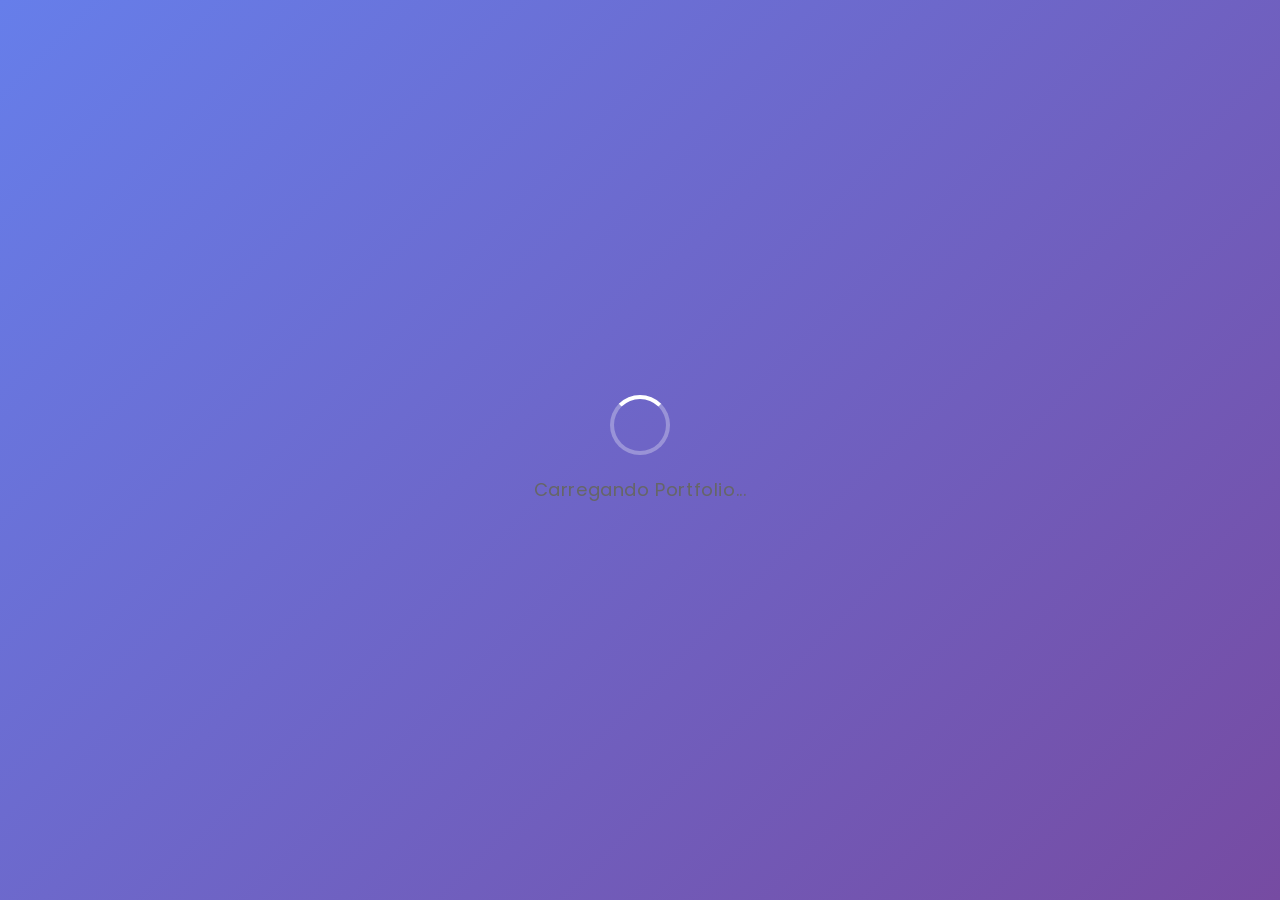
==== index.html @ bf25da7b "🔧 Correção: Loader com timeout absoluto (máx 3 segundos)" ====
<!DOCTYPE html>
<html lang="pt-br">
<head>
	<meta charset="utf-8">
    <meta name="viewport" content="width=device-width, initial-scale=1, shrink-to-fit=no">
    <meta name="description" content="Luchie Bonates - Desenvolvedora Front-End & Game Developer especializada em Unity, Godot, HTML/CSS. Portfólio com projetos incríveis!">
    <meta name="keywords" content="desenvolvedor, front-end, game dev, unity, godot, html, css, javascript, portfolio, luchie bonates">
    <meta name="author" content="Luchie Bonates">
    <meta name="robots" content="index, follow">
    <meta property="og:title" content="Luchie Bonates | Portfolio">
    <meta property="og:description" content="Desenvolvedora Front-End & Game Developer com experiência em Unity, Godot e tecnologias web">
    <meta property="og:type" content="website">
    <title>Luchie Bonates | Portfolio - Front-End & Game Developer</title>
    <!-- font icons -->
    <link rel="stylesheet" href="assets/vendors/themify-icons/css/themify-icons.css">
    <link rel="stylesheet" href="https://cdnjs.cloudflare.com/ajax/libs/font-awesome/6.6.0/css/all.min.css" integrity="sha512-Kc323vGBEqzTmouAECnVceyQqyqdsSiqLQISBL29aUW4U/M7pSPA/gEUZQqv1cwx4OnYxTxve5UMg5GT6L4JJg==" crossorigin="anonymous" referrerpolicy="no-referrer" />
    <!-- Typed.js -->
    <script src="https://cdn.jsdelivr.net/npm/typed.js@2.0.12"></script>
    <!-- Google Fonts - Moderna -->
    <link rel="preconnect" href="https://fonts.googleapis.com">
    <link rel="preconnect" href="https://fonts.gstatic.com" crossorigin>
    <link href="https://fonts.googleapis.com/css2?family=Poppins:wght@300;400;500;600;700;800;900&family=Space+Mono:wght@400;700&display=swap" rel="stylesheet">
    <!-- AOS Animation -->
    <link href="https://unpkg.com/aos@2.3.1/dist/aos.css" rel="stylesheet">
    <!-- Bootstrap + Steller main styles -->
	<link rel="stylesheet" href="assets/css/portfolio.css">
</head>
<body data-spy="scroll" data-target=".navbar" data-offset="40" class="light-theme">
    
    <!-- Loader -->
    <div id="loader" class="loader">
        <div class="loader-content">
            <div class="spinner"></div>
            <p>Carregando Portfolio...</p>
        </div>
    </div>

    <!-- Page navigation -->
    <nav class="navbar navbar-expand-lg navbar-light fixed-top" data-spy="affix" data-offset-top="0">
        <div class="container">
            <a class="navbar-brand" href="#"><img src="assets/imgs/botoes.svg" alt=""></a>
            <button class="navbar-toggler" type="button" data-toggle="collapse" data-target="#navbarSupportedContent" aria-controls="navbarSupportedContent" aria-expanded="false" aria-label="Toggle navigation">
                <span class="navbar-toggler-icon"></span>
            </button>

            <div class="collapse navbar-collapse" id="navbarSupportedContent">
                <ul class="navbar-nav ml-auto align-items-center">
                    <li class="nav-item">
                        <a class="nav-link" href="#home">Home</a>
                    </li>
                    <li class="nav-item">
                        <a class="nav-link" href="#about">Sobre</a>
                    </li>
                    <li class="nav-item">
                        <a class="nav-link" href="#service">Serviços</a>
                    </li>
                    <li class="nav-item">
                        <a class="nav-link" href="#academic">Jornada Acadêmica</a>
                    </li>                   
                    <li class="nav-item">
                        <a class="nav-link" href="#portfolio">Portfolio</a>
                    </li>
                    <li class="nav-item">
                        <a class="nav-link" href="#certificates">Certificados</a>
                    </li>
                    <li class="nav-item">
                        <button id="theme-toggle" class="btn btn-outline-primary btn-sm ml-2" title="Alternar tema">
                            <i class="fas fa-moon" id="theme-icon"></i>
                        </button>
                    </li>
                    <li class="nav-item">
                        <a class="btn btn-primary rounded ml-2" href="https://wa.me/5592985912993?text=Ol%C3%A1%2C%20peguei%20seu%20n%C3%BAmero%20no%20seu%20site%20de%20portf%C3%B3lio.%20Poderia%20me%20ajudar%3F" 
                        target="_blank"><i class="fab fa-whatsapp mr-1"></i>Fale Comigo!</a>
                    </li>
                </ul>
            </div>
        </div>          
    </nav>
    <!-- End of page navibation -->

    <!-- Page Header -->
    <header class="header" id="home">
        <div class="container">
            <div class="infos" data-aos="fade-right" data-aos-duration="600">
                <h6 class="subtitle animate-fadeIn">Olá, eu sou</h6>
                <h6 class="title animate-slideUp">Luchie Bonates</h6>
                <p class="typed-text">Eu sou <span id="typed"></span></p>

                <div class="buttons pt-3" data-aos="fade-up" data-aos-delay="200">
                    <button class="btn btn-primary rounded pulse-animation" onclick="location.href='#about'">Me Contrate!</button>
                    <a target="_blank" href="assets/Luchie Bonates cv estagiária (2).pdf" class="btn btn-dark rounded hover-lift">
                        <i class="fas fa-download mr-2"></i>DOWNLOAD CV
                    </a>
                </div>      

                <div class="socials mt-4" data-aos="fade-up" data-aos-delay="300">
                    <a class="social-item" href="mailto:lbonatessimoes@gmail.com" title="Email">
                        <i class="ti-email"></i>
                    </a>
                    <a class="social-item" href="https://www.linkedin.com/in/lu-chie/" title="LinkedIn" target="_blank">
                        <i class="ti-linkedin"></i>
                    </a>
                    <a class="social-item" href="https://github.com/ArrayOfLoot" title="GitHub" target="_blank">
                        <i class="fa-brands fa-github"></i>
                    </a>
                    <a class="social-item" href="https://luchie.itch.io" title="Itch.io" target="_blank">
                        <i class="fa-brands fa-itch-io"></i>
                    </a>
                </div>
            </div>              
            <div class="img-holder" data-aos="fade-left" data-aos-duration="600" data-parallax="0.3">
                <div class="profile-wrapper">
                    <img src="assets/imgs/programadora.png" alt="Luchie Bonates - Desenvolvedora">
                </div>
            </div>      
        </div>  

        
    <!-- End of Page Header -->
    
    <!-- About section -->
    <section id="about" class="section mt-3">
        <div class="container mt-5">
            <div class="row text-center text-md-left">
                <div class="col-md-3" data-aos="zoom-in">
                    <div class="profile-image-container">
                        <img src="assets/imgs/avatar luchie.jpeg" alt="Luchie Bonates" class="img-thumbnail mb-4 profile-hover">
                        <div class="profile-badge">
                            <i class="fas fa-code"></i>
                        </div>
                    </div>
                </div>
                <div class="pl-md-4 col-md-9" data-aos="fade-left" data-aos-delay="200">
                    <h6 class="title gradient-text">Luchie Bonates</h6>
                    <p class="subtitle text-primary">Desenvolvedora Full-Stack & Game Developer</p>
                    <div class="about-stats mb-4">
                        <div class="stat-item">
                            <span class="stat-number" data-count="27">0</span>
                            <span class="stat-label">Anos</span>
                        </div>
                        <div class="stat-item">
                            <span class="stat-number" data-count="18">0</span>
                            <span class="stat-label">Meses Exp.</span>
                        </div>
                        <div class="stat-item">
                            <span class="stat-number" data-count="15">0</span>
                            <span class="stat-label">Projetos</span>
                        </div>
                    </div>
                    <p>Olá! Sou Luchie Bonates Simões, tenho 27 anos e sou formada em Técnico de Análise de TI e Sistemas pela instituição Prepara. Atualmente estou cursando <strong>Análise e Desenvolvimento de Sistemas</strong> pelo <strong>Centro Universitário de Ensino Superior do Amazonas - CIESA</strong>.</p>
                    <p>Tenho <strong>mais de 2 anos e meio de experiência em desenvolvimento de jogos</strong>, desenvolvimento web e programação. Sou apaixonada por tecnologia e estou sempre aprendendo novas linguagens e frameworks. Na universidade, estou aprofundando conhecimentos em <strong>Java</strong>, <strong>C</strong>, <strong>Python</strong> e outras tecnologias modernas através de disciplinas como <strong>POO, Estrutura de Dados, Engenharia de Software, Ciência de Dados, Inteligência Artificial</strong> e <strong>Programação de Jogos</strong>. Participei de game jams, faço parte da <strong>Deathmare Studios</strong> e sou entusiasta por trabalho em equipe e inovação.</p>
                    
                    <div class="tech-badges mt-4 mb-4">
                        <span class="tech-badge">Java</span>
                        <span class="tech-badge">Python</span>
                        <span class="tech-badge">C</span>
                        <span class="tech-badge">C#</span>
                        <span class="tech-badge">Unity</span>
                        <span class="tech-badge">Godot</span>
                        <span class="tech-badge">HTML5</span>
                        <span class="tech-badge">CSS3</span>
                        <span class="tech-badge">JavaScript</span>
                    </div>
                    
                    <button class="btn btn-primary rounded mt-3 hover-lift" onclick="window.open('assets/Luchie Bonates cv estagiária (2).pdf', '_blank')">
                        <i class="fas fa-download mr-2"></i>DOWNLOAD CV
                    </button>                   
                </div>
            </div>
        </div>
    </section>

    <!-- Service section -->
    <section id="service" class="section">
        <div class="container text-center">
            <h6 class="subtitle" data-aos="fade-up">Serviços</h6>
            <h6 class="section-title mb-4" data-aos="fade-up" data-aos-delay="100">O que eu faço?</h6>
            <p class="mb-5 pb-4" data-aos="fade-up" data-aos-delay="200">Sou desenvolvedora web front-end e programadora de jogos digitais</p>

            <div class="row">
                <div class="col-sm-6 col-md-3 mb-4" data-aos="fade-up" data-aos-delay="200">
                    <div class="custom-card card border service-card">
                        <div class="card-body">
                            <div class="service-icon-wrapper">
                                <i class="icon fab fa-html5"></i>
                            </div>
                            <h5>HTML & CSS</h5>
                            <p class="service-desc">Desenvolvimento de páginas web responsivas e modernas</p>
                        </div>
                    </div>
                </div>
                <div class="col-sm-6 col-md-3 mb-4" data-aos="fade-up" data-aos-delay="250">
                    <div class="custom-card card border service-card">
                        <div class="card-body">
                            <div class="service-icon-wrapper">
                                <i class="icon fab fa-unity"></i>
                            </div>
                            <h5>Game Dev</h5>
                            <p class="service-desc">Criação de jogos 2D e 3D com Unity e Godot</p>
                        </div>
                    </div>
                </div>
                <div class="col-sm-6 col-md-3 mb-4" data-aos="fade-up" data-aos-delay="300">
                    <div class="custom-card card border service-card">
                        <div class="card-body">
                            <div class="service-icon-wrapper">
                                <i class="icon fas fa-mobile-alt"></i>
                            </div>
                            <h5>Mobile Games</h5>
                            <p class="service-desc">Jogos otimizados para dispositivos móveis</p>
                        </div>
                    </div>
                </div>
                <div class="col-sm-6 col-md-3 mb-4" data-aos="fade-up" data-aos-delay="350">
                    <div class="custom-card card border service-card">
                        <div class="card-body">
                            <div class="service-icon-wrapper">
                                <i class="icon fas fa-layer-group"></i>
                            </div>
                            <h5>Level Design</h5>
                            <p class="service-desc">Design de níveis criativos e envolventes</p>
                        </div>
                    </div>
                </div>
            </div>
        </div>
    </section>
    <!-- End of Sectoin -->

    <!-- Skills section -->
    <section class="section skills-section">
        <div class="container text-center">
            <h6 class="subtitle" data-aos="fade-up">Skills</h6>
            <h6 class="section-title mb-4" data-aos="fade-up" data-aos-delay="100">Por que me contratar?</h6>
            <p class="mb-5 pb-4" data-aos="fade-up" data-aos-delay="200">Sou Pontual com meus compromissos e focada nos meus trabalhos. Mesmo com dificuldades eu sou uma pessoa que aprende muito rápido</p>

            <div class="row text-left">
                <div class="col-sm-6" data-aos="fade-right" data-aos-delay="300">
                    <h6 class="mb-3 skill-label"><i class="fab fa-unity mr-2"></i>Unity</h6>
                    <div class="progress skill-progress">
                        <div class="progress-bar bg-primary progress-animated" role="progressbar" style="width: 89%;" aria-valuenow="89" aria-valuemin="0" aria-valuemax="100"><span>89%</span></div>
                    </div>
                </div>
                <div class="col-sm-6" data-aos="fade-left" data-aos-delay="400">
                    <h6 class="mb-3 skill-label"><i class="fas fa-gamepad mr-2"></i>Godot</h6>
                    <div class="progress skill-progress">
                        <div class="progress-bar bg-primary progress-animated" role="progressbar" style="width: 83%;" aria-valuenow="83" aria-valuemin="0" aria-valuemax="100"><span>83%</span></div>
                    </div>
                </div>
                <div class="col-sm-6" data-aos="fade-right" data-aos-delay="500">
                    <h6 class="mb-3 skill-label"><i class="fab fa-html5 mr-2"></i>HTML</h6>
                    <div class="progress skill-progress">
                        <div class="progress-bar bg-primary progress-animated" role="progressbar" style="width: 95%;" aria-valuenow="95" aria-valuemin="0" aria-valuemax="100"><span>95%</span></div>
                    </div>
                </div>
                <div class="col-sm-6" data-aos="fade-left" data-aos-delay="600">
                    <h6 class="mb-3 skill-label"><i class="fab fa-css3-alt mr-2"></i>CSS</h6>
                    <div class="progress skill-progress">
                        <div class="progress-bar bg-primary progress-animated" role="progressbar" style="width: 90%;" aria-valuenow="90" aria-valuemin="0" aria-valuemax="100"><span>90%</span></div>
                    </div>
                </div>
            </div>  
        </div>
    </section>
    <!-- End of Skills sections -->

    <!-- Academic Journey Section -->
    <section id="academic" class="section academic-journey-section">
        <div class="container">
            <div class="text-center mb-5">
                <h6 class="subtitle" data-aos="fade-up">Jornada Acadêmica</h6>
                <h6 class="section-title mb-4" data-aos="fade-up" data-aos-delay="100">Análise e Desenvolvimento de Sistemas - CIESA</h6>
                <p class="mb-5 pb-4" data-aos="fade-up" data-aos-delay="200">Cursando 6 períodos com disciplinas em backend, frontend, fundamentals e muito mais</p>
            </div>

            <!-- Períodos Timeline -->
            <div class="academic-timeline">
                <!-- Período 1 -->
                <div class="timeline-item" data-aos="fade-up" data-aos-delay="200">
                    <div class="timeline-marker">1</div>
                    <div class="timeline-content academic-card glassmorphic">
                        <h5 class="period-title">1º Período</h5>
                        <div class="disciplines-list">
                            <span class="discipline-tag">Lógica Matemática</span>
                            <span class="discipline-tag">Design Thinking</span>
                            <span class="discipline-tag">Introdução à Ciência da Computação</span>
                            <span class="discipline-tag">Matemática Aplicada à Computação</span>
                            <span class="discipline-tag">Pensamento Computacional</span>
                            <span class="discipline-tag">Projeto Integrador</span>
                        </div>
                    </div>
                </div>

                <!-- Período 2 -->
                <div class="timeline-item" data-aos="fade-up" data-aos-delay="300">
                    <div class="timeline-marker">2</div>
                    <div class="timeline-content academic-card glassmorphic">
                        <h5 class="period-title">2º Período</h5>
                        <div class="disciplines-list">
                            <span class="discipline-tag">Inglês para Computação</span>
                            <span class="discipline-tag">Interação Homem-Computador</span>
                            <span class="discipline-tag">Organização de Computadores</span>
                            <span class="discipline-tag">Programação e Algoritmos</span>
                            <span class="discipline-tag">Sistemas Operacionais</span>
                            <span class="discipline-tag">Projeto Integrador</span>
                        </div>
                    </div>
                </div>

                <!-- Período 3 -->
                <div class="timeline-item" data-aos="fade-up" data-aos-delay="400">
                    <div class="timeline-marker">3</div>
                    <div class="timeline-content academic-card glassmorphic">
                        <h5 class="period-title">3º Período</h5>
                        <div class="disciplines-list">
                            <span class="discipline-tag">Análise de Sistemas</span>
                            <span class="discipline-tag">Estatística Aplicada</span>
                            <span class="discipline-tag">Estrutura de Dados (C)</span>
                            <span class="discipline-tag">Modelagem de BD (SQL)</span>
                            <span class="discipline-tag">POO (Java)</span>
                            <span class="discipline-tag">Projeto Integrador</span>
                        </div>
                    </div>
                </div>

                <!-- Período 4 -->
                <div class="timeline-item" data-aos="fade-up" data-aos-delay="500">
                    <div class="timeline-marker">4</div>
                    <div class="timeline-content academic-card glassmorphic">
                        <h5 class="period-title">4º Período</h5>
                        <div class="disciplines-list">
                            <span class="discipline-tag">Administração de BD</span>
                            <span class="discipline-tag">Programação de BD</span>
                            <span class="discipline-tag">Engenharia de Software</span>
                            <span class="discipline-tag">Projeto e Análise de Sistema</span>
                            <span class="discipline-tag">Redes de Computadores</span>
                            <span class="discipline-tag">Projeto Integrador</span>
                        </div>
                    </div>
                </div>

                <!-- Período 5 -->
                <div class="timeline-item" data-aos="fade-up" data-aos-delay="600">
                    <div class="timeline-marker">5</div>
                    <div class="timeline-content academic-card glassmorphic">
                        <h5 class="period-title">5º Período</h5>
                        <div class="disciplines-list">
                            <span class="discipline-tag">Ciência de Dados</span>
                            <span class="discipline-tag">Visualização de Dados</span>
                            <span class="discipline-tag">Desenvolvimento Web</span>
                            <span class="discipline-tag">Gestão de Projeto</span>
                            <span class="discipline-tag">Inteligência Artificial</span>
                            <span class="discipline-tag">Padrões de Projeto</span>
                            <span class="discipline-tag">Programação de Sistemas Distribuídos</span>
                            <span class="discipline-tag">Projeto Integrador</span>
                        </div>
                    </div>
                </div>

                <!-- Período 6 -->
                <div class="timeline-item" data-aos="fade-up" data-aos-delay="700">
                    <div class="timeline-marker">6</div>
                    <div class="timeline-content academic-card glassmorphic">
                        <h5 class="period-title">6º Período</h5>
                        <div class="disciplines-list">
                            <span class="discipline-tag">Arquitetura de Software</span>
                            <span class="discipline-tag">Desenvolvimento Mobile</span>
                            <span class="discipline-tag">Empreendedorismo e Inovação</span>
                            <span class="discipline-tag">Legislação e Ética em TI</span>
                            <span class="discipline-tag">Programação de Jogos</span>
                            <span class="discipline-tag">Projeto Integrador</span>
                        </div>
                    </div>
                </div>
            </div>

            <!-- Linux Mint Section -->
            <div class="row mt-5 pt-5">
                <div class="col-md-8 mx-auto" data-aos="flip-left">
                    <div class="linux-section academic-card glassmorphic">
                        <div class="linux-header">
                            <i class="fab fa-linux mr-2"></i>
                            <h5>Linux Mint - Paixão pela Open Source</h5>
                        </div>
                        <p class="linux-description">
                            Utilizo <strong>Linux Mint</strong> diariamente em meu notebook e sou entusiasta da comunidade open source. 
                            Participo do laboratório de Linux Mint na CIESA e <strong>em breve farei um workshop</strong> para ensinar 
                            os calouros a utilizarem Linux Mint, mostrando desde os conceitos básicos até configurações avançadas.
                        </p>
                        <div class="linux-skills mt-3">
                            <span class="skill-badge">Linux Mint</span>
                            <span class="skill-badge">Terminal</span>
                            <span class="skill-badge">Shell Script</span>
                            <span class="skill-badge">Open Source</span>
                            <span class="skill-badge">Networking</span>
                        </div>
                    </div>
                </div>
            </div>
        </div>
    </section>
    <!-- End of Academic Journey -->

    <!-- Portfolio section -->
    <section id="portfolio" class="section portfolio-section">
        <div class="container text-center">
            <h6 class="subtitle" data-aos="fade-up">Portfolio</h6>
            <h6 class="section-title mb-4" data-aos="fade-up" data-aos-delay="100">Veja alguns dos meus trabalhos</h6>
            <p class="mb-5 pb-4" data-aos="fade-up" data-aos-delay="200">Aqui estão alguns jogos ou páginas web em que trabalhei nos últimos tempos</p>

            <!-- Portfolio Filter -->
            <div class="portfolio-filter mb-5" data-aos="fade-up" data-aos-delay="300">
                <button class="filter-btn active" data-filter="all">Todos</button>
                <button class="filter-btn" data-filter="games">Jogos</button>
                <button class="filter-btn" data-filter="web">Web</button>
            </div>

            <div class="row portfolio-grid">
                <div class="col-sm-4 portfolio-item games" data-aos="zoom-in" data-aos-delay="400">
                    <div class="img-wrapper portfolio-card">
                        <img src="assets/imgs/lab rattack.png" alt="Lab Rattack" loading="lazy">
                        <div class="overlay">
                            <div class="overlay-infos">
                                <h5>Lab Rattack</h5>
                                <p class="project-desc">Jogo de plataforma 2D</p>
                                <div class="project-tech">
                                    <span class="tech-tag">Unity</span>
                                    <span class="tech-tag">C#</span>
                                </div>
                                <div class="project-links">
                                    <a href="https://liofrz.itch.io/lab-rattack" target="_blank" title="Ver Projeto"><i class="ti-zoom-in"></i></a>
                                    <a href="https://liofrz.itch.io/lab-rattack" target="_blank" title="Acessar"><i class="ti-link"></i></a>
                                </div>
                            </div>  
                        </div>
                    </div>              
                </div>
                <div class="col-sm-4 portfolio-item games" data-aos="zoom-in" data-aos-delay="500">  
                    <div class="img-wrapper portfolio-card">
                        <img src="assets/imgs/Cosmeow.jpg" alt="Cosmeow" loading="lazy">
                        <div class="overlay">
                            <div class="overlay-infos">
                                <h5>Cosmeow</h5>
                                <p class="project-desc">Jogo casual de gatos</p>
                                <div class="project-tech">
                                    <span class="tech-tag">Unity</span>
                                    <span class="tech-tag">C#</span>
                                </div>
                                <div class="project-links">
                                    <a href="https://liofrz.itch.io/cosmeow" target="_blank" title="Ver Projeto"><i class="ti-zoom-in"></i></a>
                                    <a href="https://liofrz.itch.io/cosmeow" target="_blank" title="Acessar"><i class="ti-link"></i></a>
                                </div>                              
                            </div>
                        </div>
                    </div>                  
                </div>
                <div class="col-sm-4 portfolio-item games" data-aos="zoom-in" data-aos-delay="600">
                    <div class="img-wrapper portfolio-card">
                        <img src="assets/imgs/marupiára.png" alt="Marupiára" loading="lazy">
                        <div class="overlay">
                            <div class="overlay-infos">
                                <h5>Marupiára</h5>
                                <p class="project-desc">Aventura cultural brasileira</p>
                                <div class="project-tech">
                                    <span class="tech-tag">Unity</span>
                                    <span class="tech-tag">C#</span>
                                </div>
                                <div class="project-links">
                                    <a href="https://straxelio.itch.io/marupiara" target="_blank" title="Ver Projeto"><i class="ti-zoom-in"></i></a>
                                    <a href="https://straxelio.itch.io/marupiara" target="_blank" title="Acessar"><i class="ti-link"></i></a>
                                </div>  
                            </div>
                        </div>
                    </div>             
                </div>
                <div class="col-sm-4 portfolio-item web" data-aos="zoom-in" data-aos-delay="700">
                    <div class="img-wrapper portfolio-card">
                        <img src="assets/imgs/system-response-time.png" alt="System Response Time Analysis" loading="lazy">
                        <div class="overlay">
                            <div class="overlay-infos">
                                <h5>System Response Time Analysis</h5>
                                <p class="project-desc">Análise de performance em tempo real</p>
                                <div class="project-tech">
                                    <span class="tech-tag">HTML5</span>
                                    <span class="tech-tag">CSS3</span>
                                    <span class="tech-tag">JavaScript</span>
                                </div>
                                <div class="project-links">
                                    <a href="https://arrayofloot.github.io/system-response-time-analysis" target="_blank" title="Ver Projeto"><i class="ti-zoom-in"></i></a>
                                    <a href="https://github.com/ArrayOfLoot/system-response-time-analysis" target="_blank" title="Código Fonte"><i class="ti-link"></i></a>
                                </div>
                            </div>  
                        </div>
                    </div>              
                </div>
                <div class="col-sm-4 portfolio-item games" data-aos="zoom-in" data-aos-delay="800">
                    <div class="img-wrapper portfolio-card">
                        <img src="assets/imgs/missao-reciclagem.png" alt="Missão Reciclagem" loading="lazy">
                        <div class="overlay">
                            <div class="overlay-infos">
                                <h5>Missão Reciclagem</h5>
                                <p class="project-desc">Jogo educativo sobre sustentabilidade</p>
                                <div class="project-tech">
                                    <span class="tech-tag">Unity</span>
                                    <span class="tech-tag">C#</span>
                                </div>
                                <div class="project-links">
                                    <a href="https://github.com/ArrayOfLoot/missao-reciclagem" target="_blank" title="Ver Projeto"><i class="ti-zoom-in"></i></a>
                                    <a href="https://github.com/ArrayOfLoot/missao-reciclagem" target="_blank" title="Repositório"><i class="ti-link"></i></a>
                                </div>                              
                            </div>
                        </div>
                    </div>                  
                </div>
                <div class="col-sm-4 portfolio-item games" data-aos="zoom-in" data-aos-delay="900">
                    <div class="img-wrapper portfolio-card">
                        <img src="assets/imgs/itch-io-collection.png" alt="Mais Jogos no Itch.io" loading="lazy">
                        <div class="overlay">
                            <div class="overlay-infos">
                                <h5>Mais Jogos</h5>
                                <p class="project-desc">Coleção completa no Itch.io</p>
                                <div class="project-tech">
                                    <span class="tech-tag">Unity</span>
                                    <span class="tech-tag">Godot</span>
                                    <span class="tech-tag">Multiplataforma</span>
                                </div>
                                <div class="project-links">
                                    <a href="https://luchie.itch.io" target="_blank" title="Ver Coleção"><i class="ti-zoom-in"></i></a>
                                    <a href="https://luchie.itch.io" target="_blank" title="Acessar Itch.io"><i class="ti-link"></i></a>
                                </div>  
                            </div>
                        </div>
                    </div>             
                </div>
            </div>

        </div>
    </section>
    <!-- End of portfolio section -->

    <!-- Certificates section -->
    <section id="certificates" class="section certificates-section">
        <div class="container text-center">
            <h6 class="subtitle" data-aos="fade-up">Certificações</h6>
            <h6 class="section-title mb-4" data-aos="fade-up" data-aos-delay="100">Minhas Conquistas</h6>
            <p class="mb-5 pb-4" data-aos="fade-up" data-aos-delay="200">Certificações e cursos que complementam minha formação</p>

            <div class="row">
                <div class="col-md-4 mb-4" data-aos="flip-left" data-aos-delay="300">
                    <div class="certificate-card">
                        <div class="certificate-icon">
                            <i class="fas fa-graduation-cap"></i>
                        </div>
                        <h5>Técnico em Análise de TI</h5>
                        <p class="certificate-institution">Prepara Cursos</p>
                        <p class="certificate-tech">C# • Sistemas • Banco de Dados</p>
                    </div>
                </div>
                <div class="col-md-4 mb-4" data-aos="flip-left" data-aos-delay="400">
                    <div class="certificate-card">
                        <div class="certificate-icon">
                            <i class="fas fa-code"></i>
                        </div>
                        <h5>Trilha Front-End</h5>
                        <p class="certificate-institution">Cesar School</p>
                        <p class="certificate-tech">HTML • CSS • JavaScript • React</p>
                    </div>
                </div>
                <div class="col-md-4 mb-4" data-aos="flip-left" data-aos-delay="500">
                    <div class="certificate-card">
                        <div class="certificate-icon">
                            <i class="fab fa-unity"></i>
                        </div>
                        <h5>Desenvolvimento de Jogos</h5>
                        <p class="certificate-institution">Udemy</p>
                        <p class="certificate-tech">Unity • C# • Game Design</p>
                    </div>
                </div>
            </div>
        </div>
    </section>

    <!-- Contact section -->
    <section class="section contact-section">
        <div class="container">
            <div class="row">
                <div class="col-md-8 mx-auto text-center">
                    <h6 class="subtitle" data-aos="fade-up">Contato</h6>
                    <h6 class="section-title mb-4" data-aos="fade-up" data-aos-delay="100">Vamos trabalhar juntos!</h6>
                    <p class="mb-5 pb-4" data-aos="fade-up" data-aos-delay="200">Interessado em meus serviços? Entre em contato!</p>
                    
                    <div class="contact-methods" data-aos="fade-up" data-aos-delay="300">
                        <a href="mailto:lbonatessimoes@gmail.com" class="contact-item">
                            <i class="fas fa-envelope"></i>
                            <span>lbonatessimoes@gmail.com</span>
                        </a>
                        <a href="https://wa.me/5592985912993" target="_blank" class="contact-item">
                            <i class="fab fa-whatsapp"></i>
                            <span>+55 92 98591-2993</span>
                        </a>
                        <a href="https://www.linkedin.com/in/lu-chie/" target="_blank" class="contact-item">
                            <i class="fab fa-linkedin"></i>
                            <span>LinkedIn</span>
                        </a>
                    </div>
                    
                    <div class="mt-5" data-aos="fade-up" data-aos-delay="400">
                        <a href="https://wa.me/5592985912993?text=Olá, peguei seu número no seu site de portfólio. Poderia me ajudar?" 
                           target="_blank" class="btn btn-primary btn-lg rounded pulse-animation">
                            <i class="fab fa-whatsapp mr-2"></i>Fale Comigo Agora!
                        </a>
                    </div>
                </div>
            </div>
        </div>
    </section>

    <!-- Page Footer -->
    <footer class="page-footer">
        <div class="container">
            <div class="row align-items-center">
                <div class="col-md-6">
                    <div class="footer-content">
                        <h5 class="footer-title">Luchie Bonates</h5>
                        <p class="footer-subtitle">Front-End Developer & Game Developer</p>
                        <div class="footer-socials">
                            <a href="mailto:lbonatessimoes@gmail.com" class="footer-social" title="Email">
                                <i class="fas fa-envelope"></i>
                            </a>
                            <a href="https://www.linkedin.com/in/lu-chie/" target="_blank" class="footer-social" title="LinkedIn">
                                <i class="fab fa-linkedin"></i>
                            </a>
                            <a href="https://github.com/ArrayOfLoot" target="_blank" class="footer-social" title="GitHub">
                                <i class="fab fa-github"></i>
                            </a>
                            <a href="https://luchie.itch.io" target="_blank" class="footer-social" title="Itch.io">
                                <i class="fab fa-itch-io"></i>
                            </a>
                        </div>
                    </div>
                </div>
                <div class="col-md-6">
                    <div class="footer-links">
                        <div class="footer-column">
                            <h6>Navegação</h6>
                            <ul>
                                <li><a href="#home">Home</a></li>
                                <li><a href="#about">Sobre</a></li>
                                <li><a href="#service">Serviços</a></li>
                                <li><a href="#portfolio">Portfolio</a></li>
                            </ul>
                        </div>
                        <div class="footer-column">
                            <h6>Contato</h6>
                            <ul>
                                <li><a href="mailto:lbonatessimoes@gmail.com">Email</a></li>
                                <li><a href="https://wa.me/5592985912993" target="_blank">WhatsApp</a></li>
                                <li><a href="#certificates">Certificados</a></li>
                                <li><a href="#portfolio">Portfolio</a></li>
                            </ul>
                        </div>
                    </div>
                </div>
            </div>
            <hr class="footer-divider">
            <div class="row">
                <div class="col-md-6">
                    <p class="copyright">&copy; <script>document.write(new Date().getFullYear())</script> Luchie Bonates. Todos os direitos reservados.</p>
                </div>
                <div class="col-md-6 text-right">
                    <p class="footer-tech">Feito com <i class="fas fa-heart text-danger"></i> e muito código</p>
                </div>
            </div>
        </div>
    </footer> 
    <!-- End of page footer -->
    
    <!-- Scroll to Top Button -->
    <button id="scrollTopBtn" class="scroll-top-btn" title="Voltar ao topo">
        <i class="fas fa-chevron-up"></i>
    </button>
	
	<!-- core  -->
    <script src="assets/vendors/jquery/jquery-3.4.1.js"></script>
    <script src="assets/vendors/bootstrap/bootstrap.bundle.js"></script>
    <!-- bootstrap 3 affix -->
	<script src="assets/vendors/bootstrap/bootstrap.affix.js"></script>
    <!-- AOS Animation -->
    <script src="https://unpkg.com/aos@2.3.1/dist/aos.js"></script>
    <!-- Particles.js para efeitos de fundo -->
    <script src="https://cdn.jsdelivr.net/npm/particles.js@2.0.0/particles.min.js"></script>
    <!-- steller js -->
    <script src="assets/js/steller.js"></script>
    <!-- Modern Scripts -->
    <script src="assets/js/enhanced.js"></script>

    <!-- Custom Scripts -->
    <script>
        // Initialize AOS with faster settings
        AOS.init({
            duration: 400,
            easing: 'ease-out',
            once: true,
            mirror: false,
            disable: 'mobile'
        });

        // Typed.js Effect with faster speed
        document.addEventListener('DOMContentLoaded', function() {
            new Typed('#typed', {
                strings: [
                    'Desenvolvedora Front-End',
                    'Game Developer',
                    'Programadora Unity',
                    'Especialista em Godot'
                ],
                typeSpeed: 80,
                backSpeed: 40,
                backDelay: 1500,
                startDelay: 500,
                loop: true,
                showCursor: true,
                cursorChar: '|'
            });
        });

        // Theme Toggle
        const themeToggle = document.getElementById('theme-toggle');
        const themeIcon = document.getElementById('theme-icon');
        const body = document.body;

        const currentTheme = localStorage.getItem('theme') || 'light';
        body.classList.add(currentTheme + '-theme');
        
        if (currentTheme === 'dark') {
            themeIcon.className = 'fas fa-sun';
        }

        themeToggle.addEventListener('click', () => {
            if (body.classList.contains('light-theme')) {
                body.classList.remove('light-theme');
                body.classList.add('dark-theme');
                themeIcon.className = 'fas fa-sun';
                localStorage.setItem('theme', 'dark');
            } else {
                body.classList.remove('dark-theme');
                body.classList.add('light-theme');
                themeIcon.className = 'fas fa-moon';
                localStorage.setItem('theme', 'light');
            }
        });

        // Scroll to Top Button
        const scrollTopBtn = document.getElementById('scrollTopBtn');
        
        window.addEventListener('scroll', () => {
            if (window.pageYOffset > 300) {
                scrollTopBtn.classList.add('show');
            } else {
                scrollTopBtn.classList.remove('show');
            }
        });

        scrollTopBtn.addEventListener('click', () => {
            window.scrollTo({
                top: 0,
                behavior: 'smooth'
            });
        });

        // Portfolio Filter - Optimized
        const filterBtns = document.querySelectorAll('.filter-btn');
        const portfolioItems = document.querySelectorAll('.portfolio-item');

        filterBtns.forEach(btn => {
            btn.addEventListener('click', () => {
                // Remove active class from all buttons
                filterBtns.forEach(b => b.classList.remove('active'));
                // Add active class to clicked button
                btn.classList.add('active');

                const filter = btn.getAttribute('data-filter');

                portfolioItems.forEach(item => {
                    if (filter === 'all' || item.classList.contains(filter)) {
                        item.style.display = 'block';
                    } else {
                        item.style.display = 'none';
                    }
                });
            });
        });

        // Counter Animation - Optimized
        function animateCounters() {
            const counters = document.querySelectorAll('.stat-number');
            
            counters.forEach(counter => {
                const target = +counter.getAttribute('data-count');
                const increment = target / 50; // Faster animation
                let current = 0;
                
                const timer = setInterval(() => {
                    current += increment;
                    if (current >= target) {
                        counter.innerText = target;
                        clearInterval(timer);
                    } else {
                        counter.innerText = Math.ceil(current);
                    }
                }, 30); // Faster interval
            });
        }

        // Trigger counter animation when scrolled into view
        const aboutSection = document.getElementById('about');
        const observer = new IntersectionObserver((entries) => {
            entries.forEach(entry => {
                if (entry.isIntersecting) {
                    animateCounters();
                    observer.unobserve(entry.target);
                }
            });
        });
        
        observer.observe(aboutSection);

        // Loader - Faster com timeout absoluto
        function hideLoader() {
            const loader = document.getElementById('loader');
            if (loader) {
                loader.style.opacity = '0';
                setTimeout(() => {
                    loader.style.display = 'none';
                }, 300);
            }
        }
        
        // Desaparecer quando página carrega
        window.addEventListener('load', hideLoader);
        
        // OU desaparecer após 3 segundos (fallback para segurança)
        setTimeout(hideLoader, 3000);

        // Lazy Loading Images
        const images = document.querySelectorAll('img[loading="lazy"]');
        const imageObserver = new IntersectionObserver((entries, observer) => {
            entries.forEach(entry => {
                if (entry.isIntersecting) {
                    const img = entry.target;
                    img.src = img.src;
                    img.classList.add('loaded');
                    observer.unobserve(img);
                }
            });
        });

        images.forEach(img => imageObserver.observe(img));

        // Smooth scrolling for navigation links
        document.querySelectorAll('a[href^="#"]').forEach(anchor => {
            anchor.addEventListener('click', function (e) {
                e.preventDefault();
                const targetId = this.getAttribute('href');
                const target = document.querySelector(targetId);
                if (target) {
                    const offsetTop = targetId === '#home' ? 0 : target.offsetTop - 70;
                    window.scrollTo({
                        top: offsetTop,
                        behavior: 'smooth'
                    });
                    
                    // Update URL hash
                    setTimeout(() => {
                        history.pushState(null, null, targetId);
                    }, 100);
                }
            });
        });
    </script>

</body>
</html>
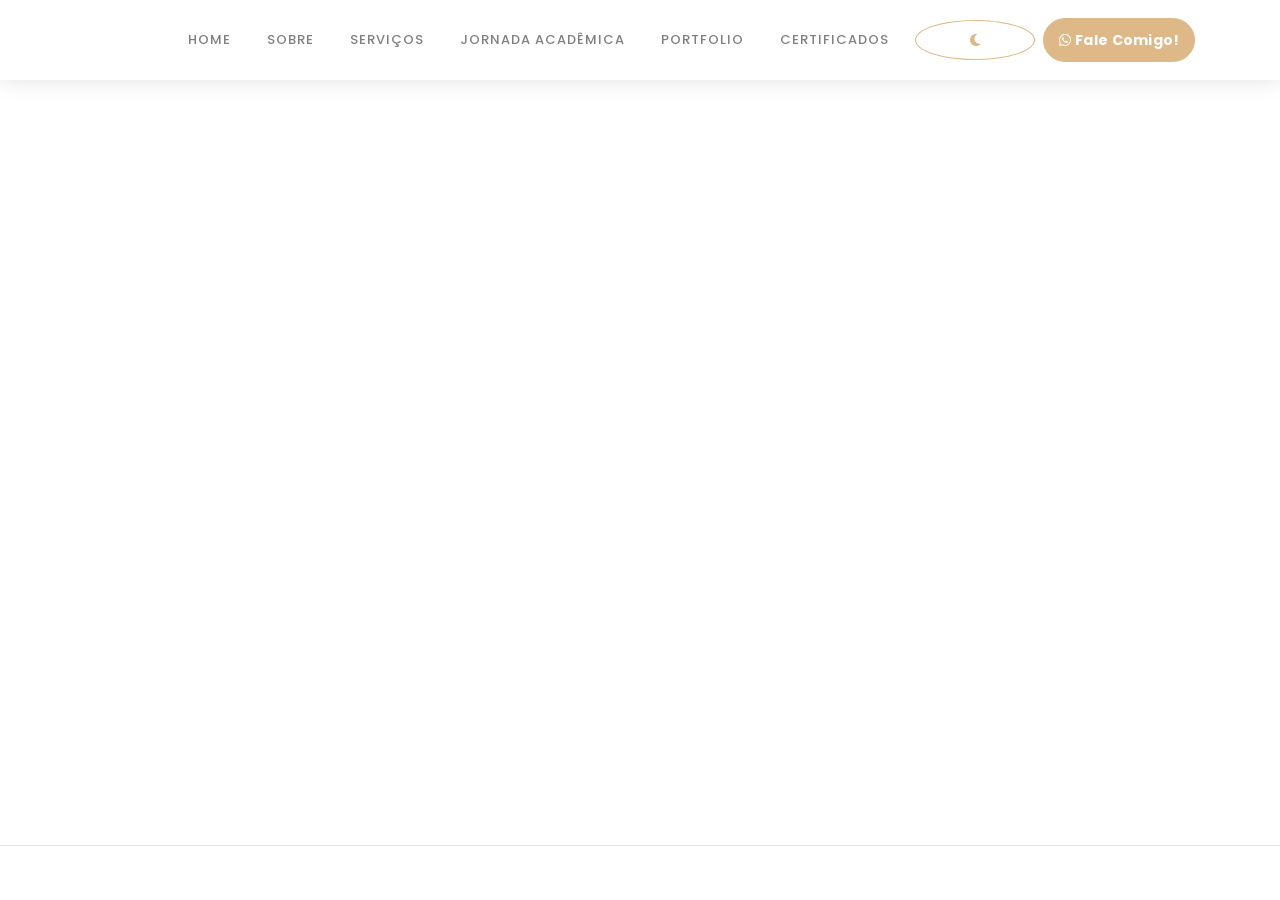
==== commit f471b8d6: "🗑️ Remover loader completamente" ====
--- a/index.html
+++ b/index.html
@@ -27,15 +27,7 @@
 </head>
 <body data-spy="scroll" data-target=".navbar" data-offset="40" class="light-theme">
     
-    <!-- Loader -->
-    <div id="loader" class="loader">
-        <div class="loader-content">
-            <div class="spinner"></div>
-            <p>Carregando Portfolio...</p>
-        </div>
-    </div>
-
-    <!-- Page navigation -->
+
     <nav class="navbar navbar-expand-lg navbar-light fixed-top" data-spy="affix" data-offset-top="0">
         <div class="container">
             <a class="navbar-brand" href="#"><img src="assets/imgs/botoes.svg" alt=""></a>
@@ -825,23 +817,6 @@
         
         observer.observe(aboutSection);
 
-        // Loader - Faster com timeout absoluto
-        function hideLoader() {
-            const loader = document.getElementById('loader');
-            if (loader) {
-                loader.style.opacity = '0';
-                setTimeout(() => {
-                    loader.style.display = 'none';
-                }, 300);
-            }
-        }
-        
-        // Desaparecer quando página carrega
-        window.addEventListener('load', hideLoader);
-        
-        // OU desaparecer após 3 segundos (fallback para segurança)
-        setTimeout(hideLoader, 3000);
-
         // Lazy Loading Images
         const images = document.querySelectorAll('img[loading="lazy"]');
         const imageObserver = new IntersectionObserver((entries, observer) => {
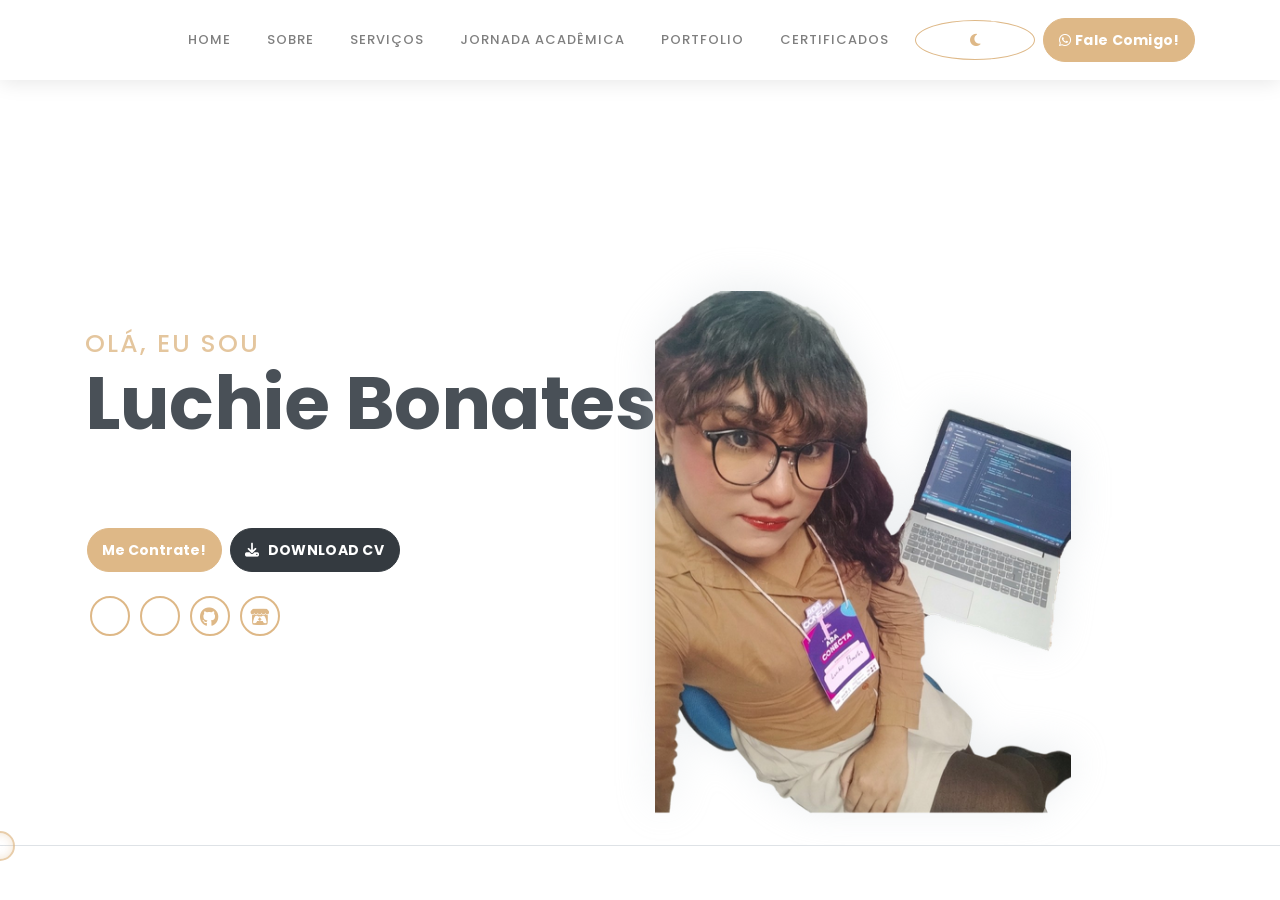
==== commit 5ea9b1f2: "Fix: Corrigir scroll suave e navegação entre seções - Remover data-spy conflitante - Implementar scr" ====
--- a/index.html
+++ b/index.html
@@ -25,10 +25,10 @@
     <!-- Bootstrap + Steller main styles -->
 	<link rel="stylesheet" href="assets/css/portfolio.css">
 </head>
-<body data-spy="scroll" data-target=".navbar" data-offset="40" class="light-theme">
+<body class="light-theme">
     
 
-    <nav class="navbar navbar-expand-lg navbar-light fixed-top" data-spy="affix" data-offset-top="0">
+    <nav class="navbar navbar-expand-lg navbar-light fixed-top">
         <div class="container">
             <a class="navbar-brand" href="#"><img src="assets/imgs/botoes.svg" alt=""></a>
             <button class="navbar-toggler" type="button" data-toggle="collapse" data-target="#navbarSupportedContent" aria-controls="navbarSupportedContent" aria-expanded="false" aria-label="Toggle navigation">
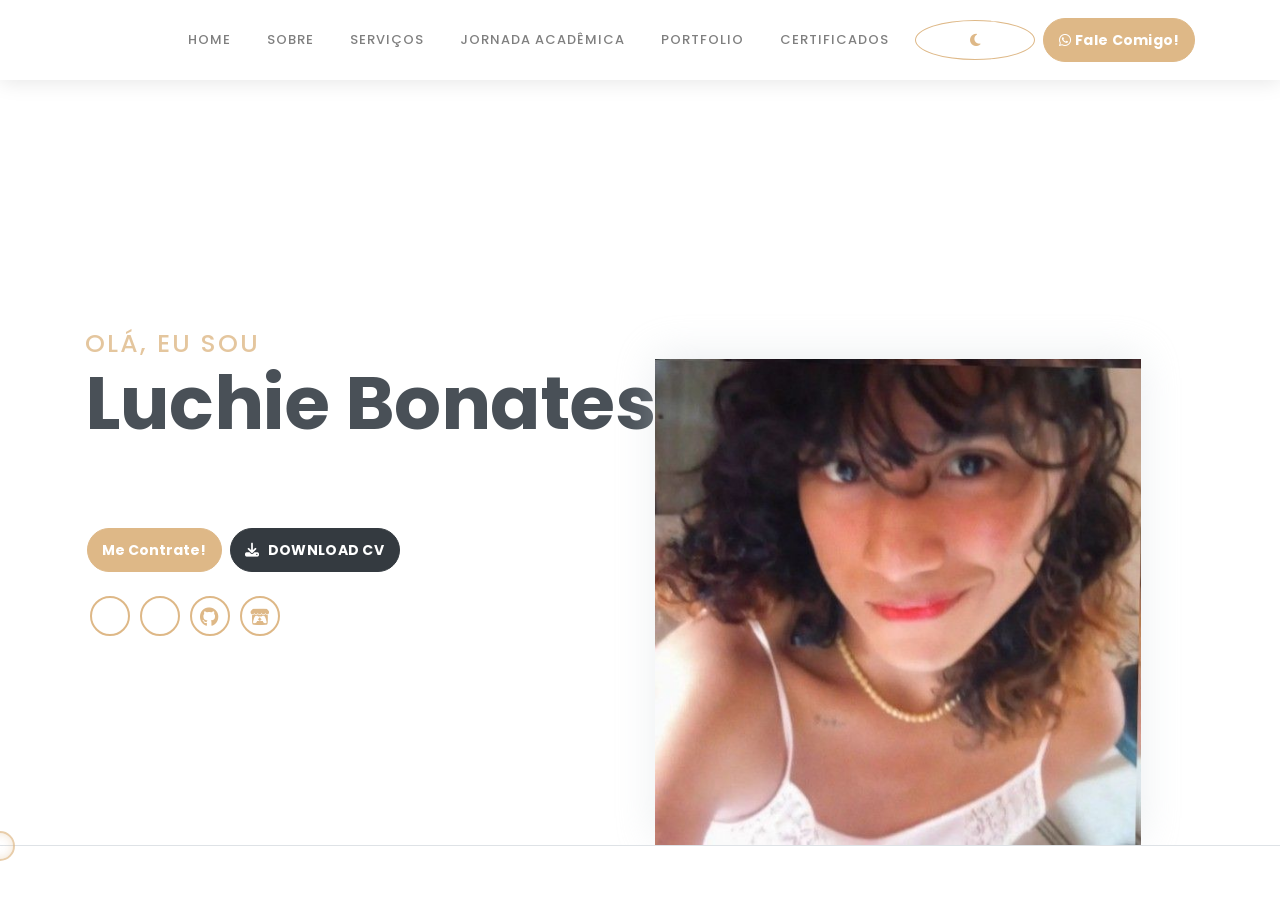
==== commit 37db760c: "feat: update avatar photo and add automatic sync workflow" ====
--- a/index.html
+++ b/index.html
@@ -102,7 +102,7 @@
             </div>              
             <div class="img-holder" data-aos="fade-left" data-aos-duration="600" data-parallax="0.3">
                 <div class="profile-wrapper">
-                    <img src="assets/imgs/programadora.png" alt="Luchie Bonates - Desenvolvedora">
+                    <img src="assets/imgs/avatar luchie.jpeg" alt="Luchie Bonates - Desenvolvedora">
                 </div>
             </div>      
         </div>  
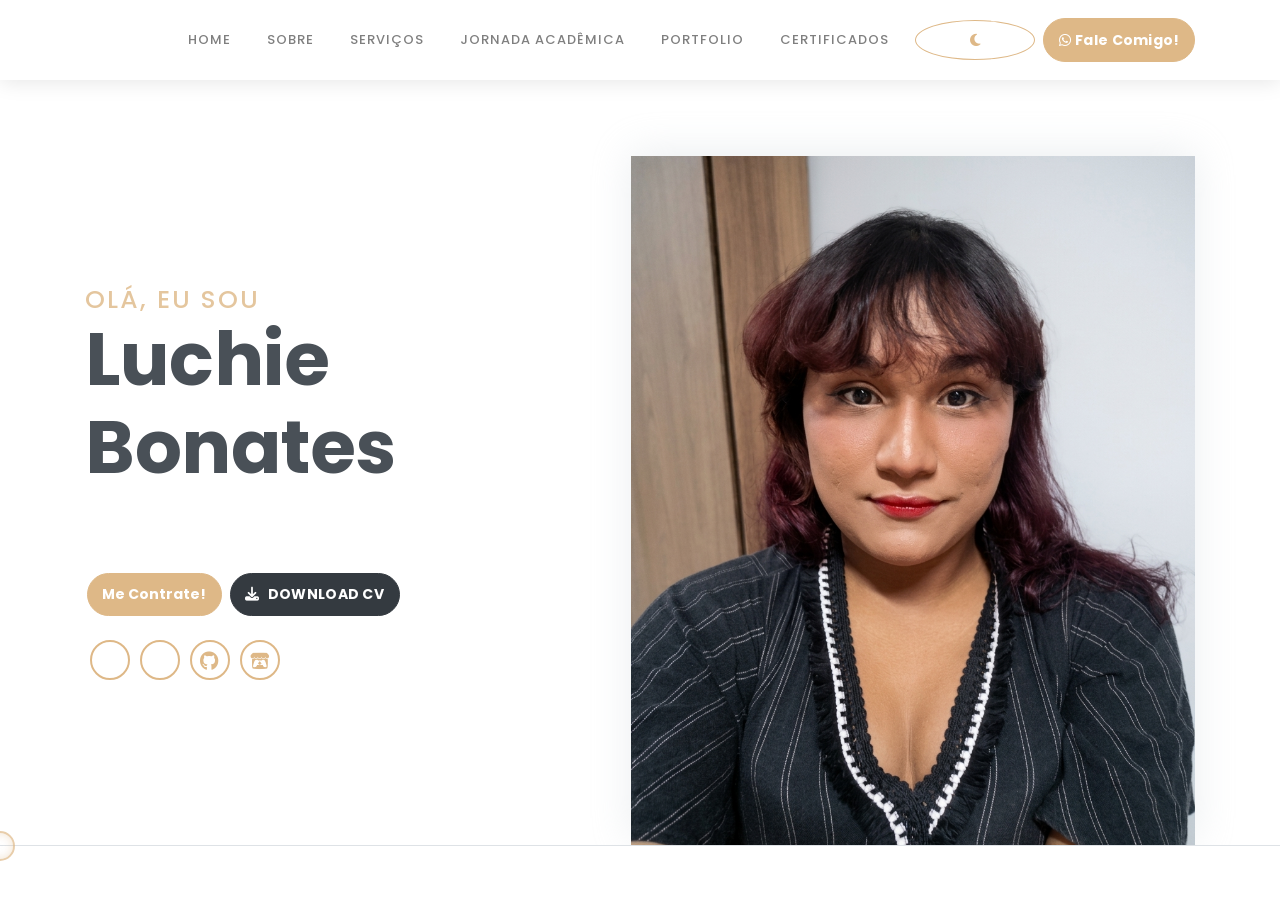
==== commit 8e0b72d2: "fix: use luchie.png instead of avatar luchie.jpeg" ====
--- a/index.html
+++ b/index.html
@@ -102,7 +102,7 @@
             </div>              
             <div class="img-holder" data-aos="fade-left" data-aos-duration="600" data-parallax="0.3">
                 <div class="profile-wrapper">
-                    <img src="assets/imgs/avatar luchie.jpeg" alt="Luchie Bonates - Desenvolvedora">
+                    <img src="assets/imgs/luchie.png" alt="Luchie Bonates - Desenvolvedora">
                 </div>
             </div>      
         </div>  
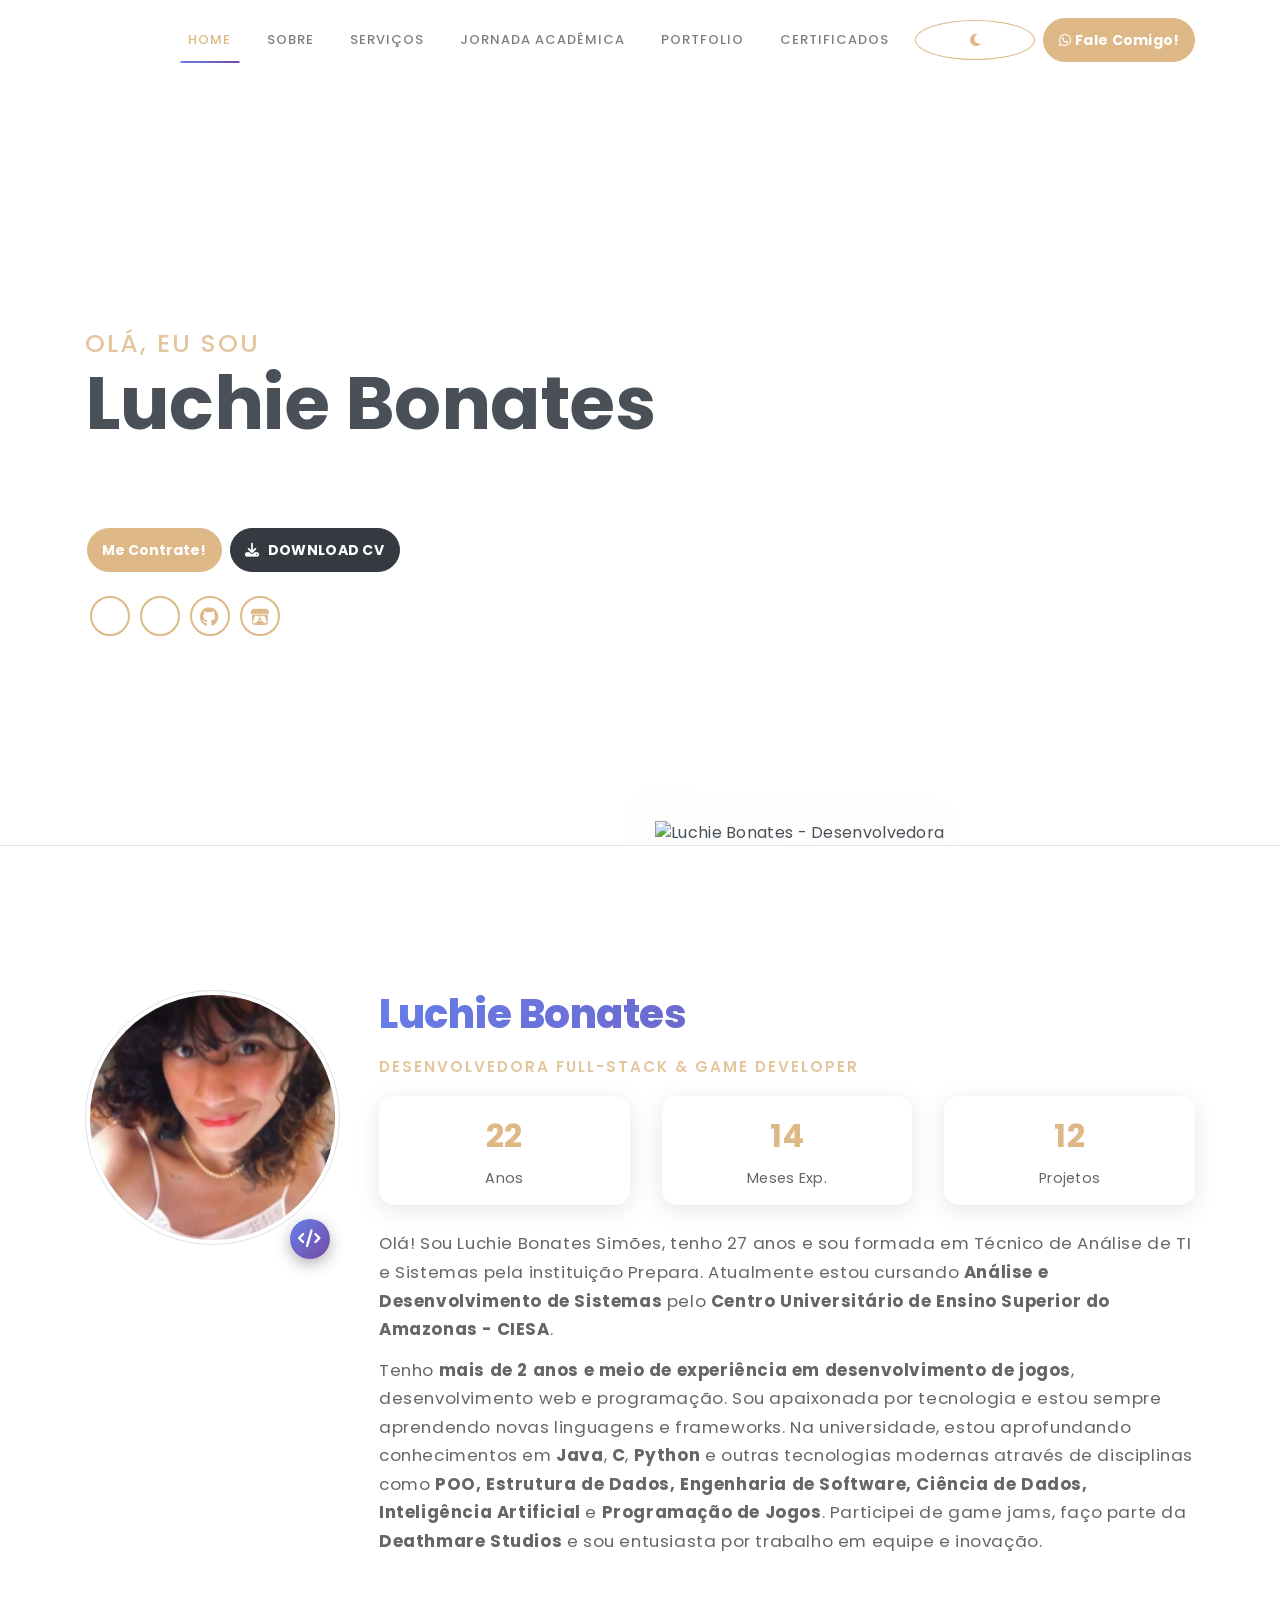
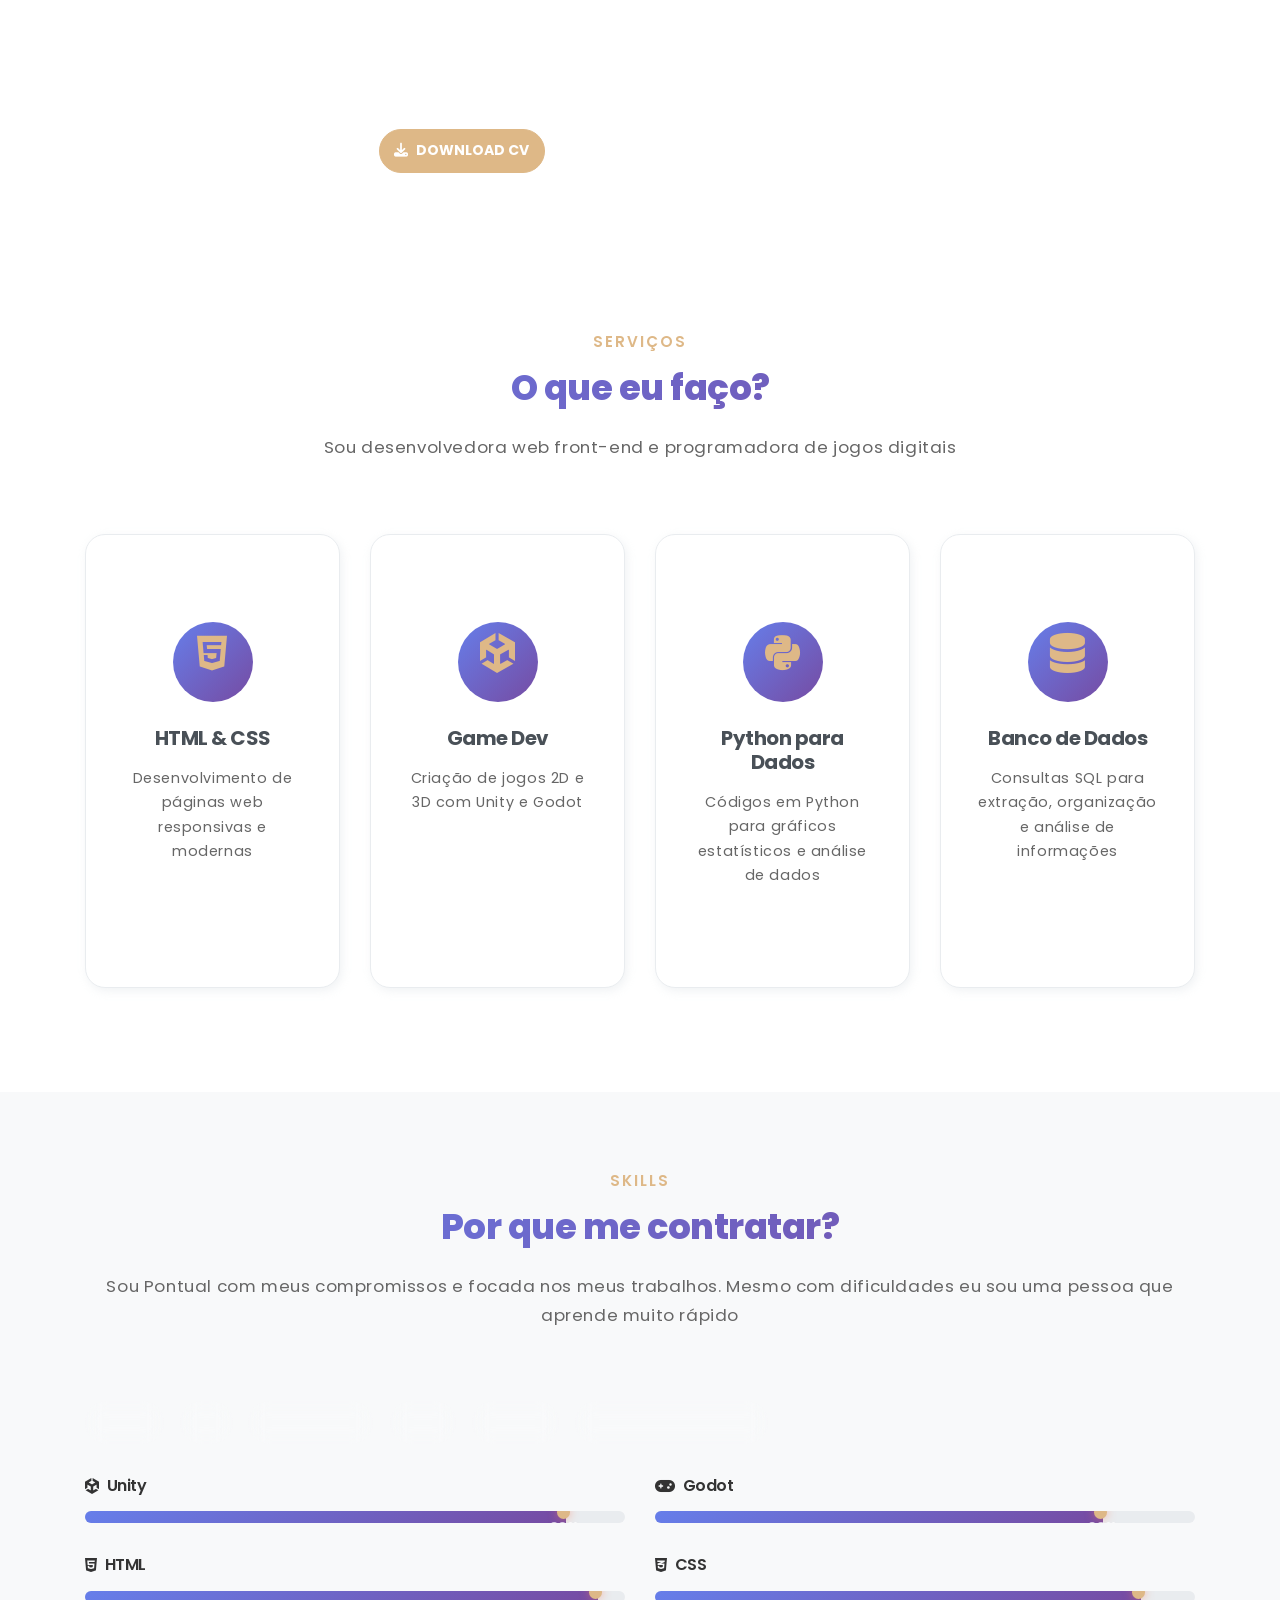
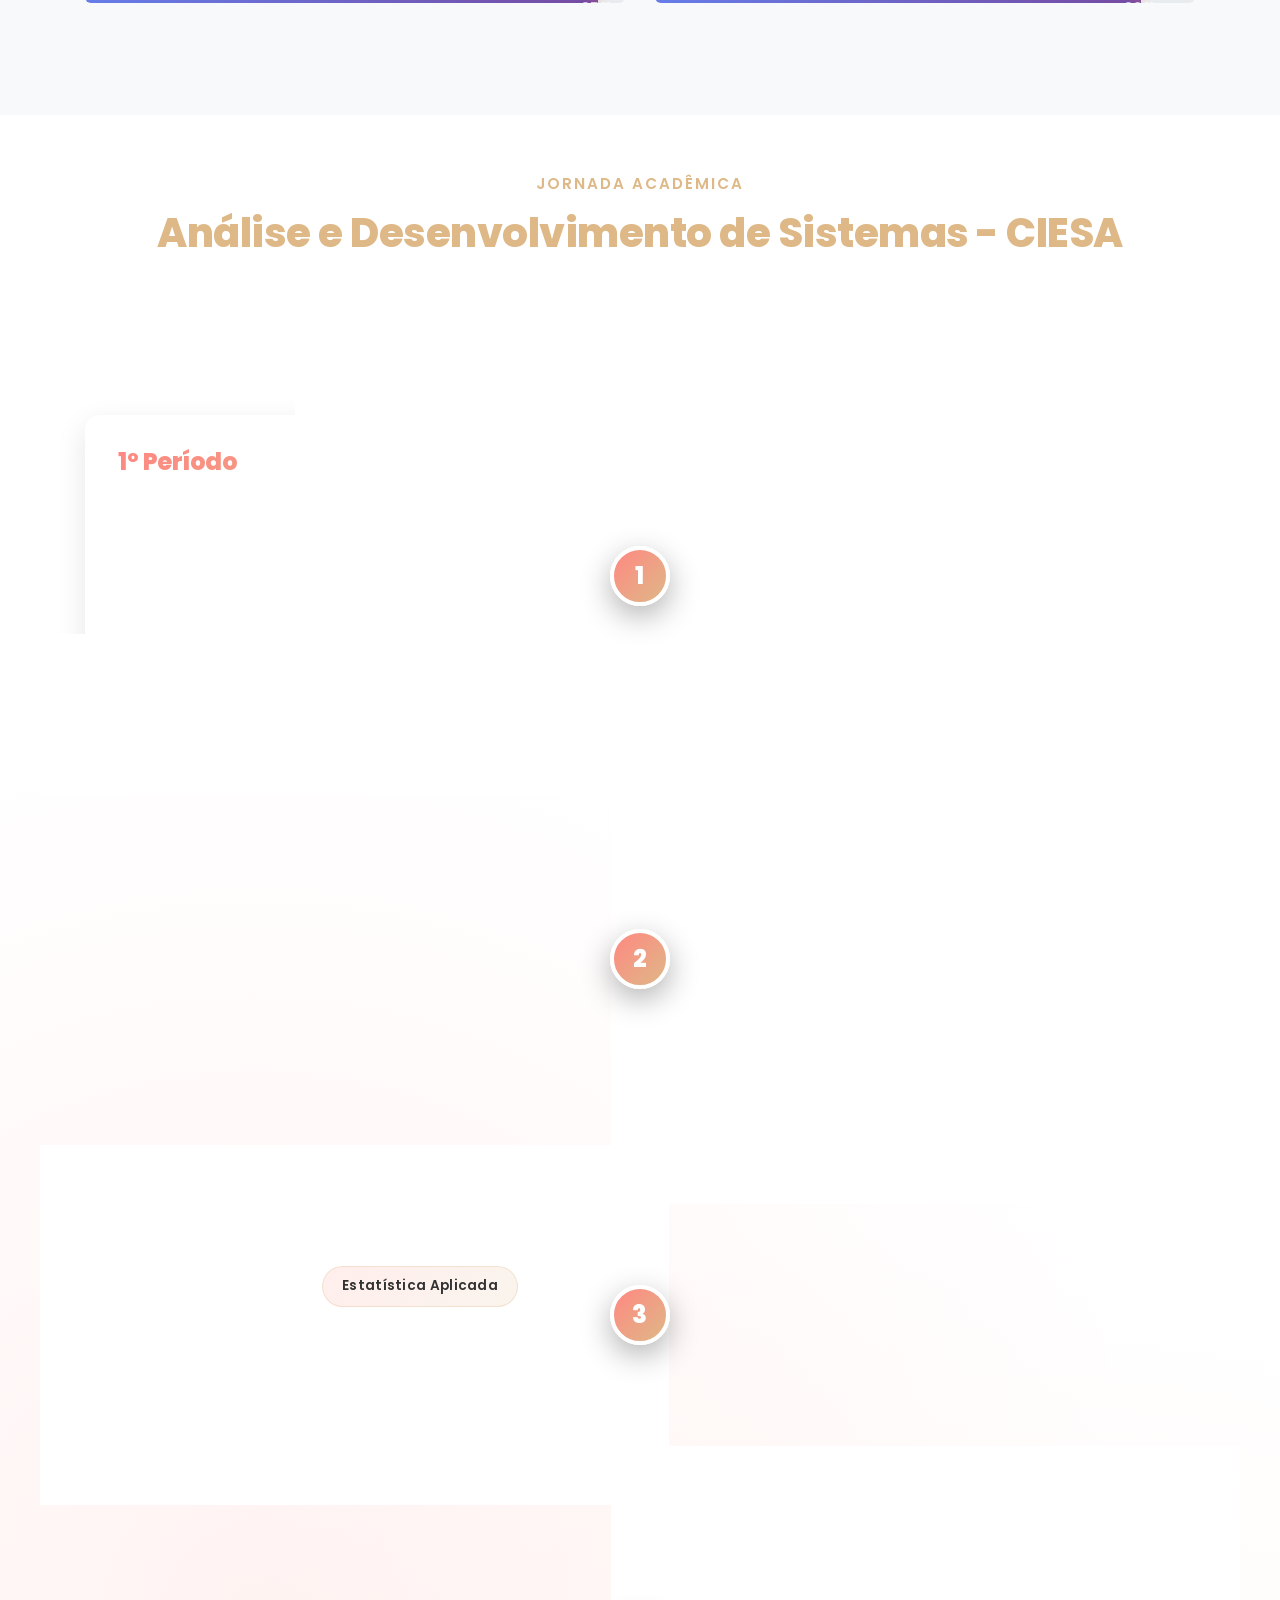
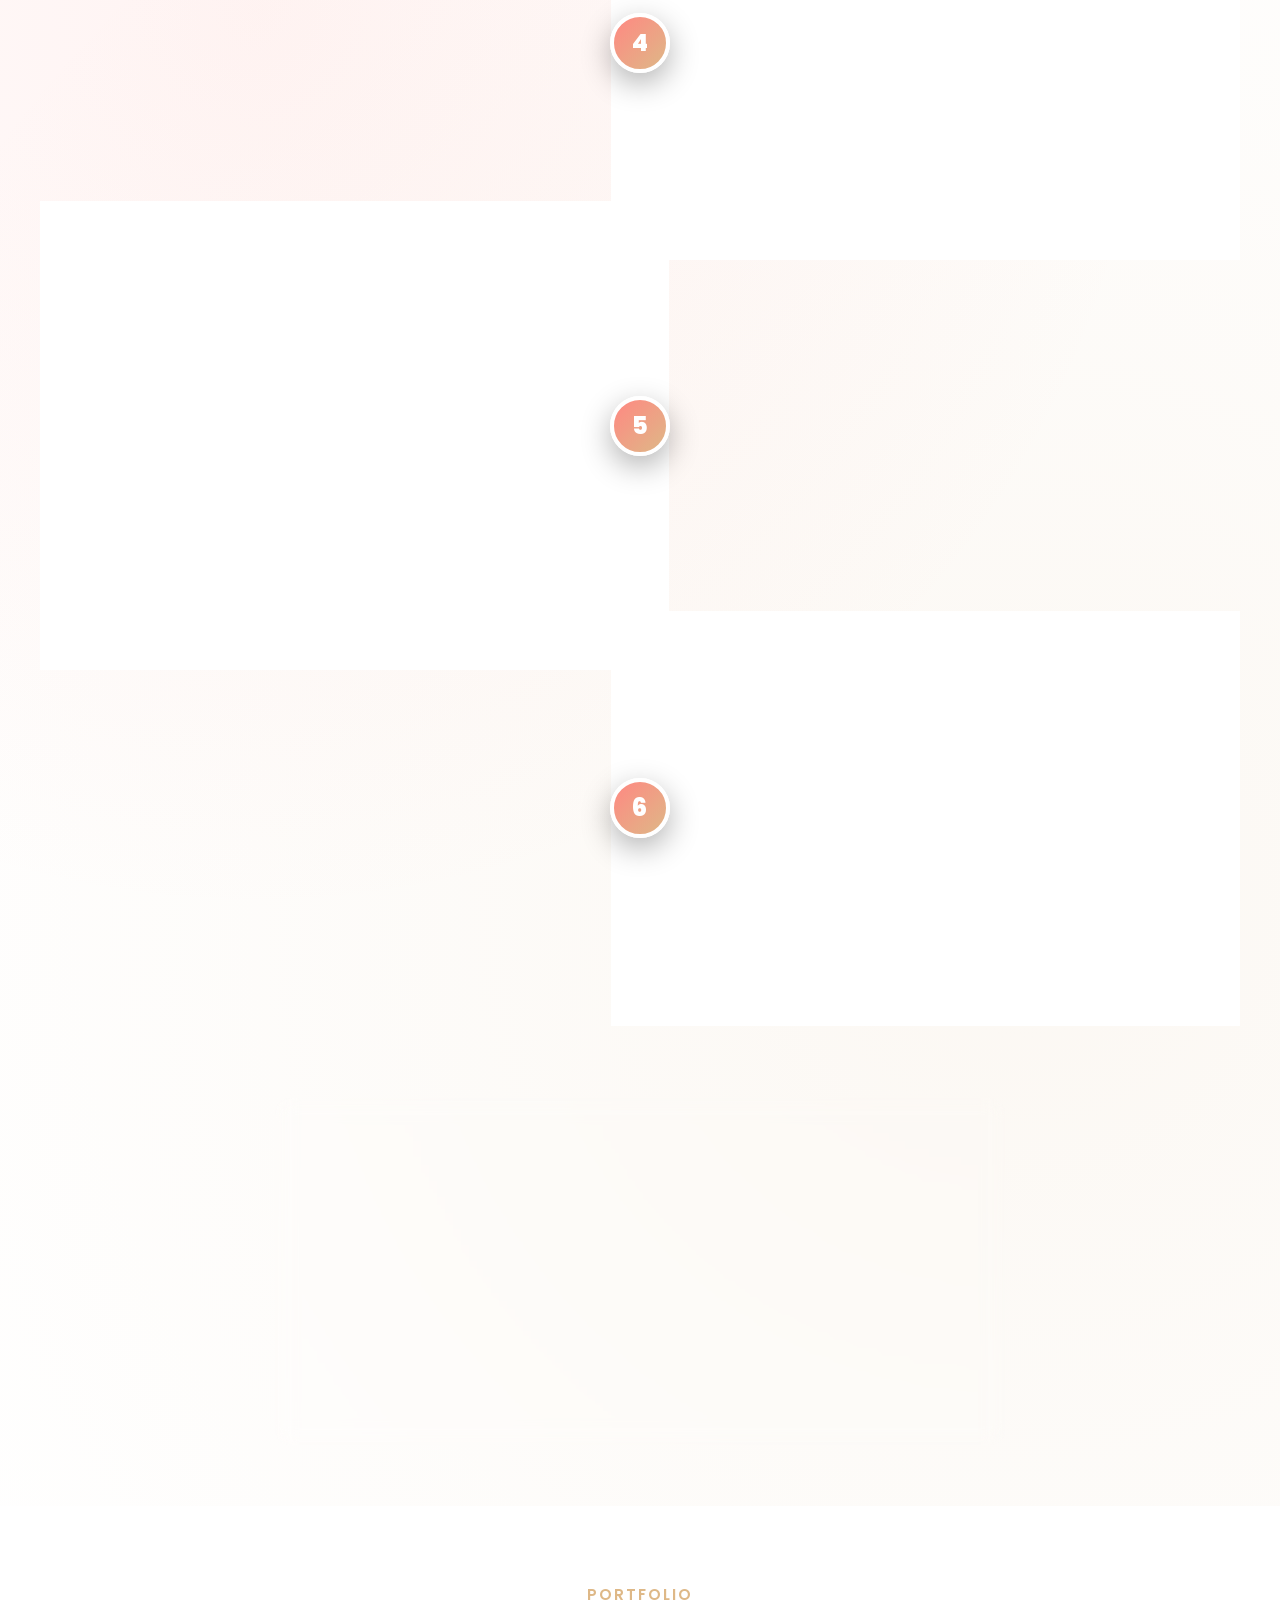
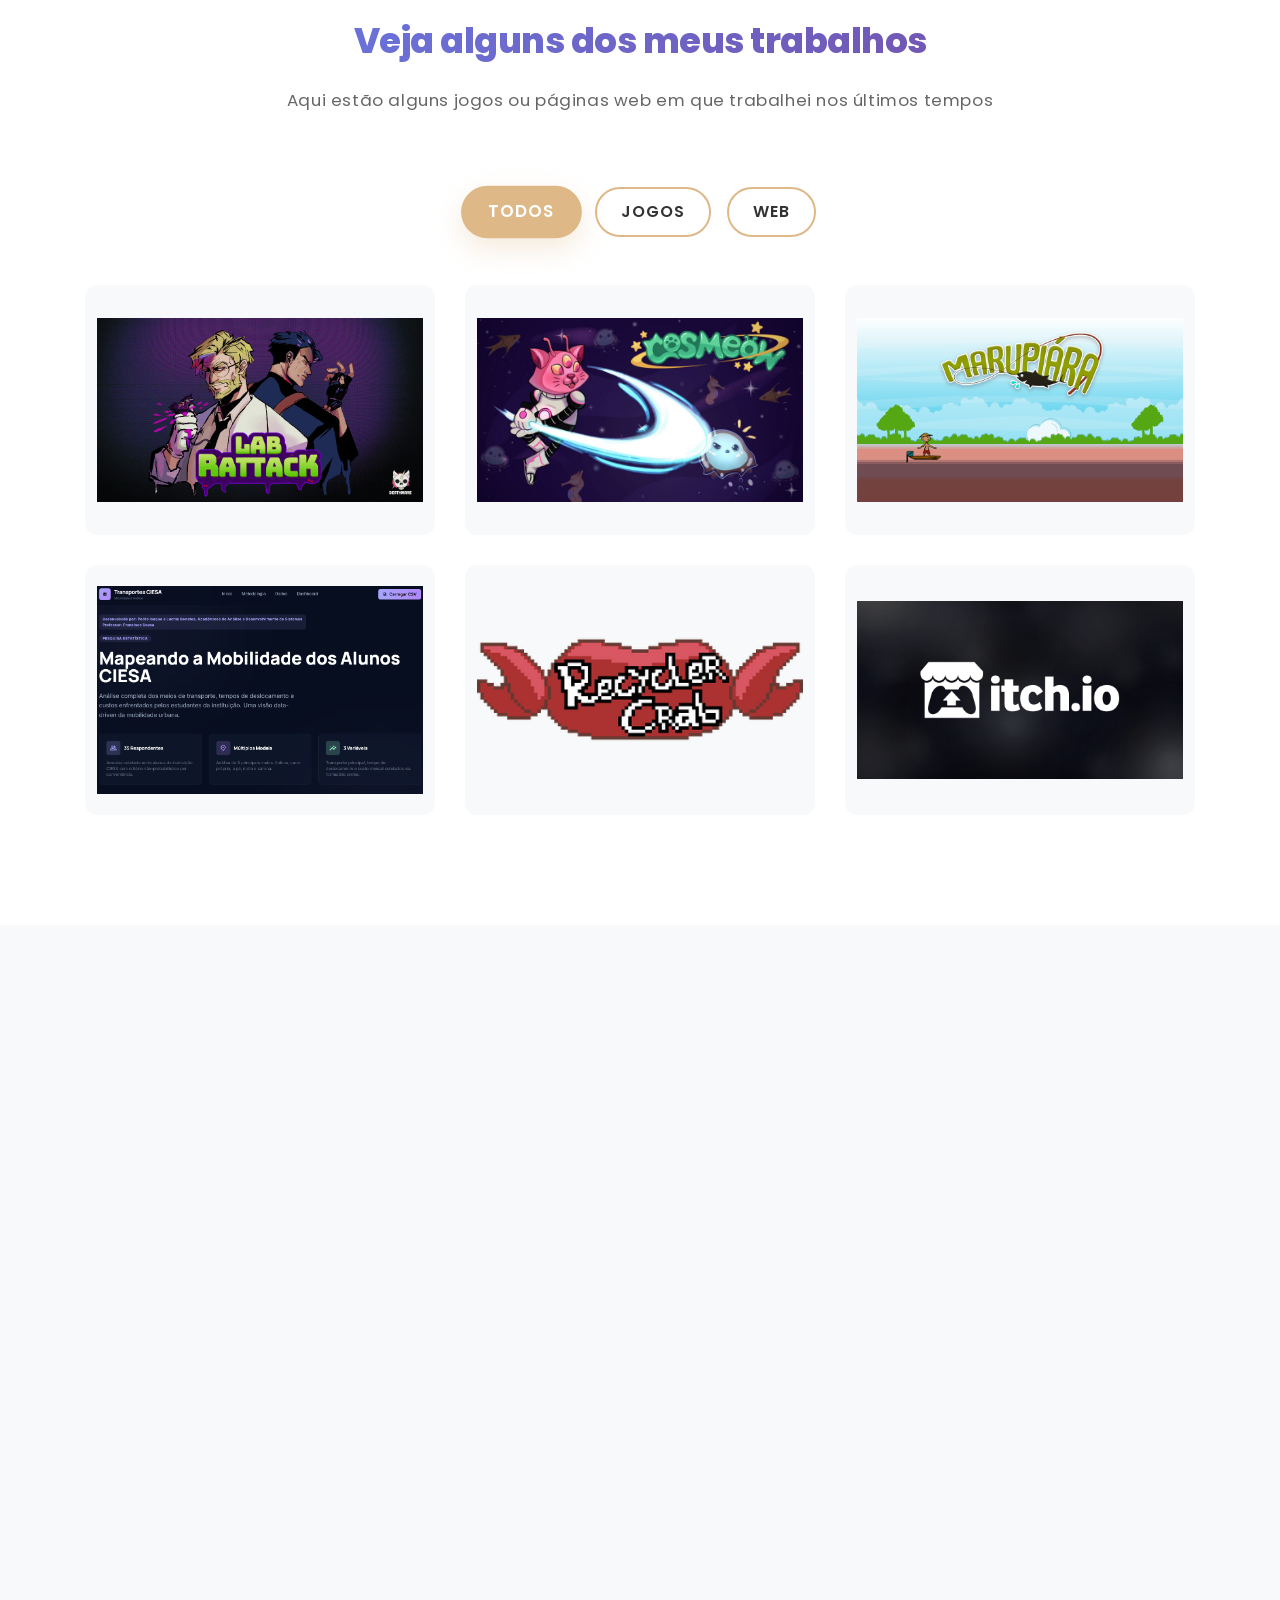
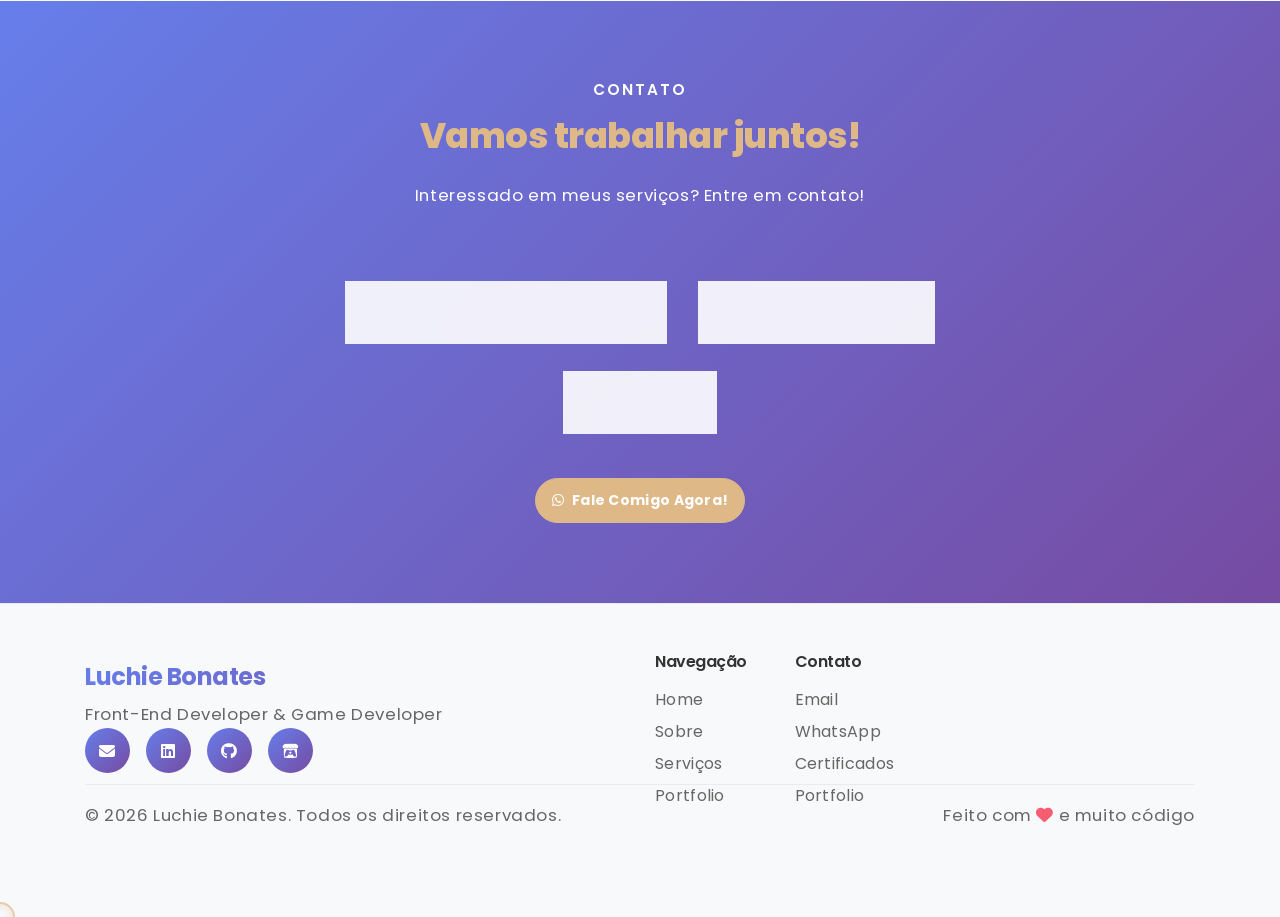
==== commit f5f7220c: "Update header image: replace luchie.png with lulu.jpg in hero section" ====
--- a/index.html
+++ b/index.html
@@ -30,7 +30,7 @@
 
     <nav class="navbar navbar-expand-lg navbar-light fixed-top">
         <div class="container">
-            <a class="navbar-brand" href="#"><img src="assets/imgs/botoes.svg" alt=""></a>
+            <a class="navbar-brand" href="#home"><img src="assets/imgs/botoes.svg" alt=""></a>
             <button class="navbar-toggler" type="button" data-toggle="collapse" data-target="#navbarSupportedContent" aria-controls="navbarSupportedContent" aria-expanded="false" aria-label="Toggle navigation">
                 <span class="navbar-toggler-icon"></span>
             </button>
@@ -102,12 +102,11 @@
             </div>              
             <div class="img-holder" data-aos="fade-left" data-aos-duration="600" data-parallax="0.3">
                 <div class="profile-wrapper">
-                    <img src="assets/imgs/luchie.png" alt="Luchie Bonates - Desenvolvedora">
+                    <img src="assets/imgs/lulu.jpg" alt="Luchie Bonates - Desenvolvedora">
                 </div>
             </div>      
-        </div>  
-
-        
+        </div>
+    </header>
     <!-- End of Page Header -->
     
     <!-- About section -->
@@ -196,10 +195,10 @@
                     <div class="custom-card card border service-card">
                         <div class="card-body">
                             <div class="service-icon-wrapper">
-                                <i class="icon fas fa-mobile-alt"></i>
+                                <i class="icon fab fa-python"></i>
                             </div>
-                            <h5>Mobile Games</h5>
-                            <p class="service-desc">Jogos otimizados para dispositivos móveis</p>
+                            <h5>Python para Dados</h5>
+                            <p class="service-desc">Códigos em Python para gráficos estatísticos e análise de dados</p>
                         </div>
                     </div>
                 </div>
@@ -207,10 +206,10 @@
                     <div class="custom-card card border service-card">
                         <div class="card-body">
                             <div class="service-icon-wrapper">
-                                <i class="icon fas fa-layer-group"></i>
+                                <i class="icon fas fa-database"></i>
                             </div>
-                            <h5>Level Design</h5>
-                            <p class="service-desc">Design de níveis criativos e envolventes</p>
+                            <h5>Banco de Dados</h5>
+                            <p class="service-desc">Consultas SQL para extração, organização e análise de informações</p>
                         </div>
                     </div>
                 </div>
@@ -226,6 +225,15 @@
             <h6 class="section-title mb-4" data-aos="fade-up" data-aos-delay="100">Por que me contratar?</h6>
             <p class="mb-5 pb-4" data-aos="fade-up" data-aos-delay="200">Sou Pontual com meus compromissos e focada nos meus trabalhos. Mesmo com dificuldades eu sou uma pessoa que aprende muito rápido</p>
 
+            <div class="tech-badges mt-4 mb-4" data-aos="fade-up" data-aos-delay="250">
+                <span class="tech-badge">Java</span>
+                <span class="tech-badge">C</span>
+                <span class="tech-badge">JavaScript</span>
+                <span class="tech-badge">C#</span>
+                <span class="tech-badge">Figma</span>
+                <span class="tech-badge">Prompt Engineering</span>
+            </div>
+
             <div class="row text-left">
                 <div class="col-sm-6" data-aos="fade-right" data-aos-delay="300">
                     <h6 class="mb-3 skill-label"><i class="fab fa-unity mr-2"></i>Unity</h6>
@@ -260,8 +268,8 @@
     <section id="academic" class="section academic-journey-section">
         <div class="container">
             <div class="text-center mb-5">
-                <h6 class="subtitle" data-aos="fade-up">Jornada Acadêmica</h6>
-                <h6 class="section-title mb-4" data-aos="fade-up" data-aos-delay="100">Análise e Desenvolvimento de Sistemas - CIESA</h6>
+                <h6 class="subtitle beige-accent" data-aos="fade-up">Jornada Acadêmica</h6>
+                <h6 class="section-title mb-4 beige-accent" data-aos="fade-up" data-aos-delay="100">Análise e Desenvolvimento de Sistemas - CIESA</h6>
                 <p class="mb-5 pb-4" data-aos="fade-up" data-aos-delay="200">Cursando 6 períodos com disciplinas em backend, frontend, fundamentals e muito mais</p>
             </div>
 
@@ -467,19 +475,21 @@
                 </div>
                 <div class="col-sm-4 portfolio-item web" data-aos="zoom-in" data-aos-delay="700">
                     <div class="img-wrapper portfolio-card">
-                        <img src="assets/imgs/system-response-time.png" alt="System Response Time Analysis" loading="lazy">
+                        <a class="image-link" href="https://isaqueodev.github.io/dinamic_graphic/" target="_blank" title="Análise de meios de transporte alunos">
+                            <img src="assets/imgs/TransportesCiesa.png" alt="Análise de meios de transporte alunos" loading="lazy">
+                        </a>
                         <div class="overlay">
                             <div class="overlay-infos">
-                                <h5>System Response Time Analysis</h5>
-                                <p class="project-desc">Análise de performance em tempo real</p>
+                                <h5>Análise de meios de transporte alunos</h5>
+                                <p class="project-desc">Visualização dinâmica de dados com foco em transporte estudantil</p>
                                 <div class="project-tech">
                                     <span class="tech-tag">HTML5</span>
                                     <span class="tech-tag">CSS3</span>
                                     <span class="tech-tag">JavaScript</span>
                                 </div>
                                 <div class="project-links">
-                                    <a href="https://arrayofloot.github.io/system-response-time-analysis" target="_blank" title="Ver Projeto"><i class="ti-zoom-in"></i></a>
-                                    <a href="https://github.com/ArrayOfLoot/system-response-time-analysis" target="_blank" title="Código Fonte"><i class="ti-link"></i></a>
+                                    <a href="https://isaqueodev.github.io/dinamic_graphic/" target="_blank" title="Ver Projeto"><i class="ti-zoom-in"></i></a>
+                                    <a href="https://isaqueodev.github.io/dinamic_graphic/" target="_blank" title="Acessar"><i class="ti-link"></i></a>
                                 </div>
                             </div>  
                         </div>
@@ -487,7 +497,7 @@
                 </div>
                 <div class="col-sm-4 portfolio-item games" data-aos="zoom-in" data-aos-delay="800">
                     <div class="img-wrapper portfolio-card">
-                        <img src="assets/imgs/missao-reciclagem.png" alt="Missão Reciclagem" loading="lazy">
+                        <img src="assets/imgs/recyclerCrab.png" alt="Missão Reciclagem" loading="lazy">
                         <div class="overlay">
                             <div class="overlay-infos">
                                 <h5>Missão Reciclagem</h5>
@@ -506,7 +516,9 @@
                 </div>
                 <div class="col-sm-4 portfolio-item games" data-aos="zoom-in" data-aos-delay="900">
                     <div class="img-wrapper portfolio-card">
-                        <img src="assets/imgs/itch-io-collection.png" alt="Mais Jogos no Itch.io" loading="lazy">
+                        <a class="image-link" href="https://luchie.itch.io/" target="_blank" title="Mais jogos no Itch.io">
+                            <img src="assets/imgs/itchio.png" alt="Mais Jogos no Itch.io" loading="lazy">
+                        </a>
                         <div class="overlay">
                             <div class="overlay-infos">
                                 <h5>Mais Jogos</h5>
@@ -578,7 +590,7 @@
             <div class="row">
                 <div class="col-md-8 mx-auto text-center">
                     <h6 class="subtitle" data-aos="fade-up">Contato</h6>
-                    <h6 class="section-title mb-4" data-aos="fade-up" data-aos-delay="100">Vamos trabalhar juntos!</h6>
+                    <h6 class="section-title mb-4 contact-title" data-aos="fade-up" data-aos-delay="100">Vamos trabalhar juntos!</h6>
                     <p class="mb-5 pb-4" data-aos="fade-up" data-aos-delay="200">Interessado em meus serviços? Entre em contato!</p>
                     
                     <div class="contact-methods" data-aos="fade-up" data-aos-delay="300">
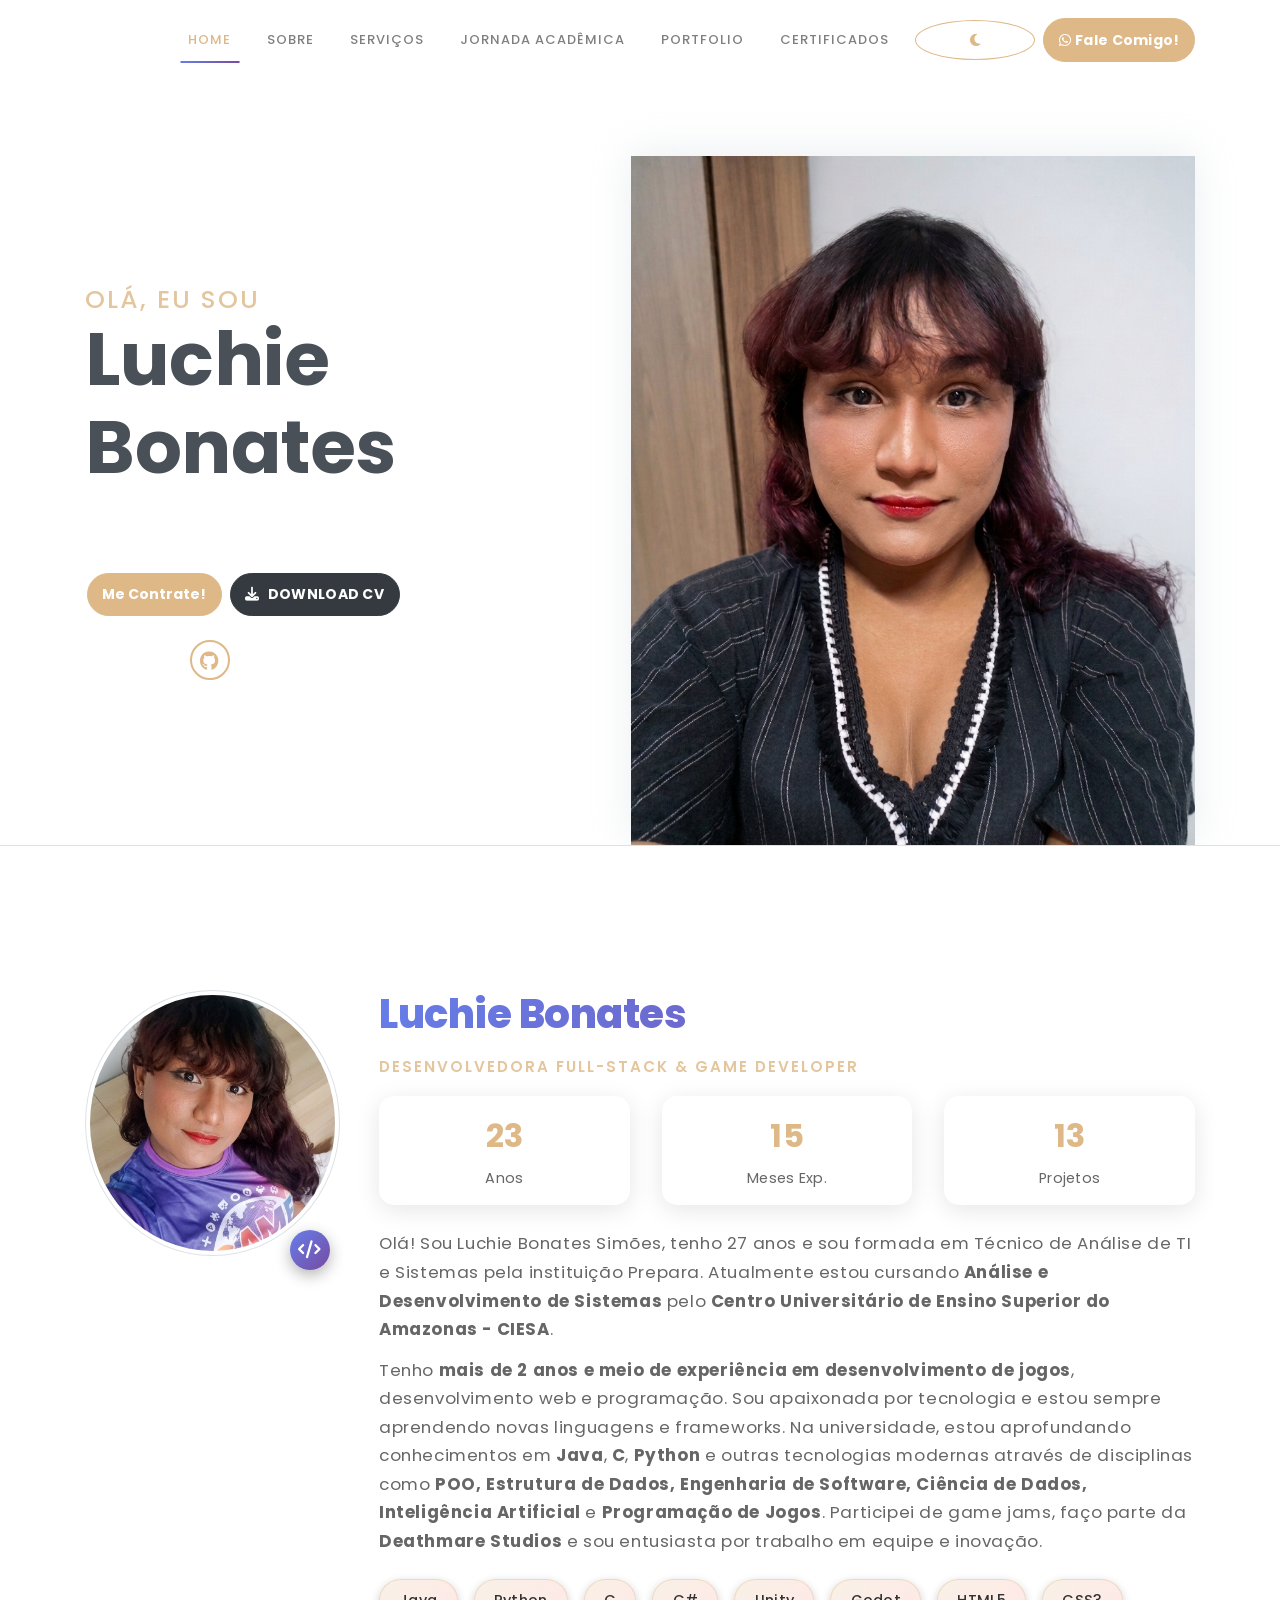
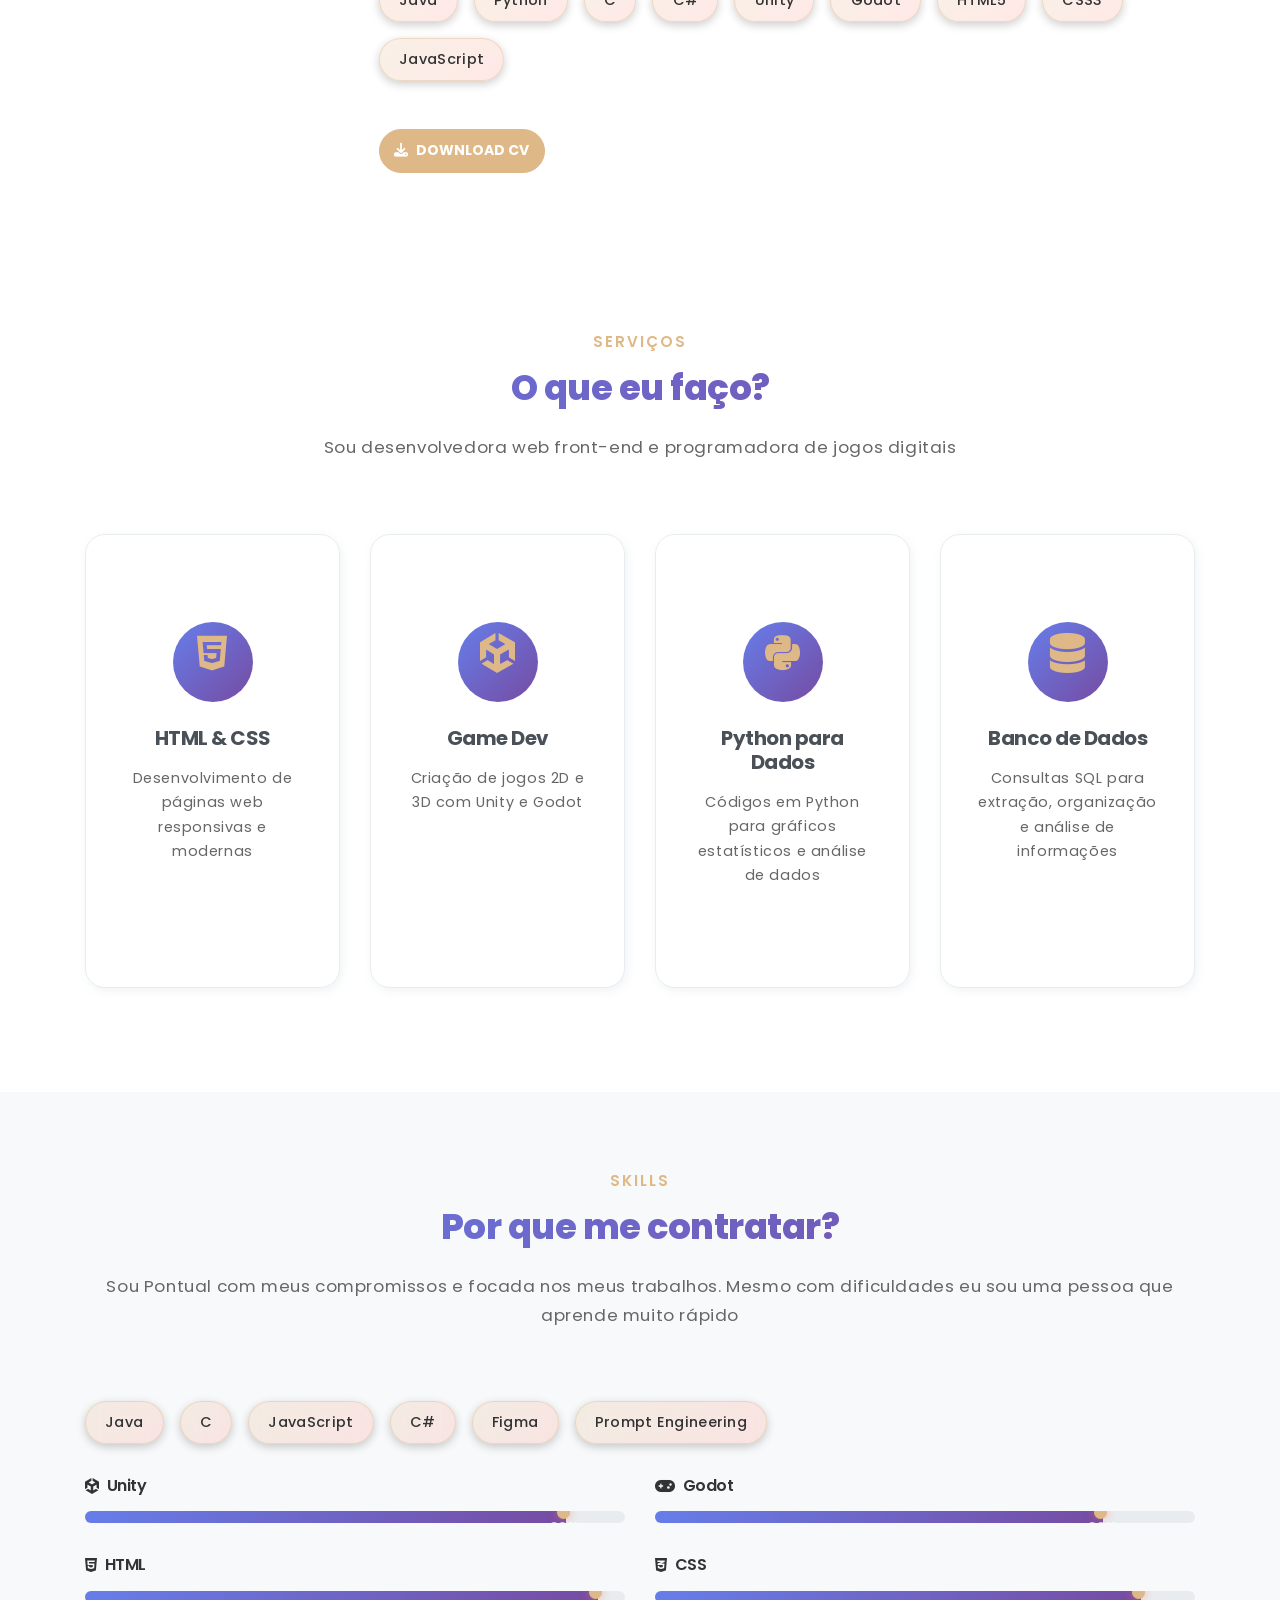
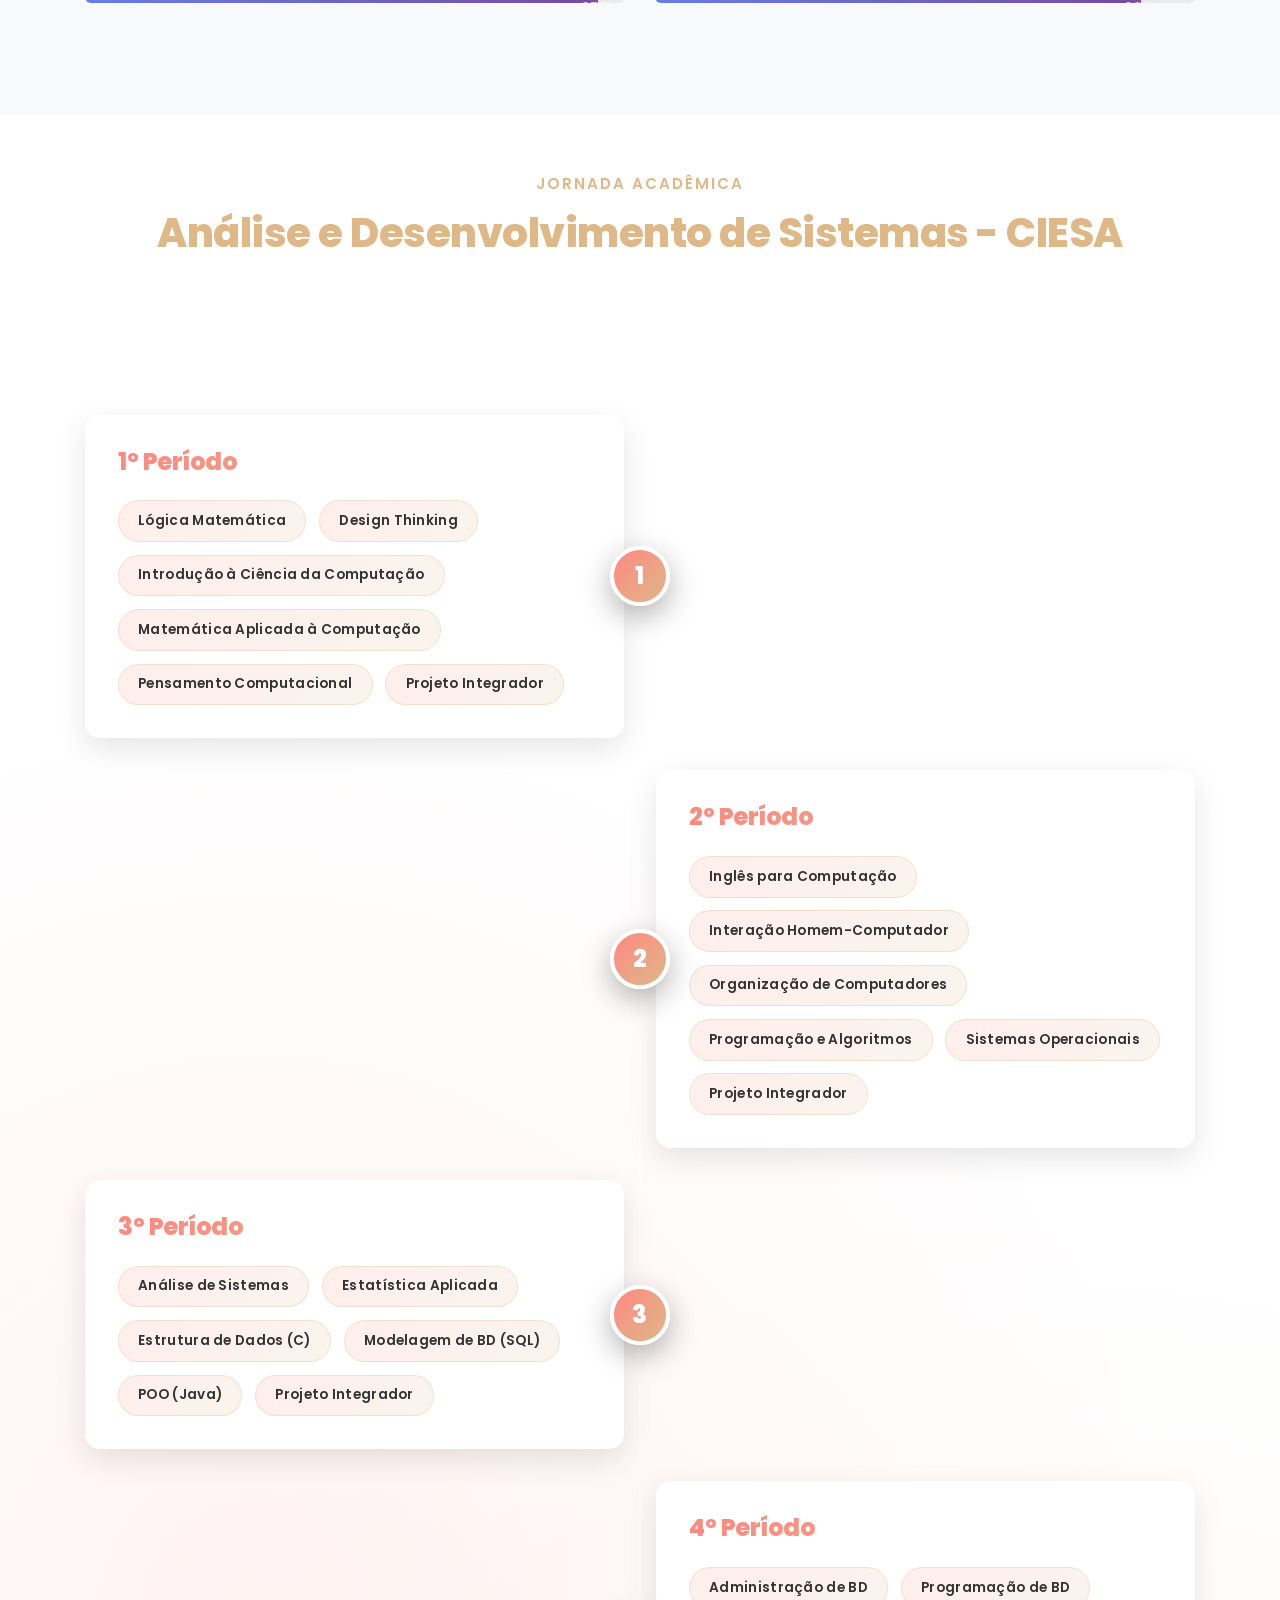
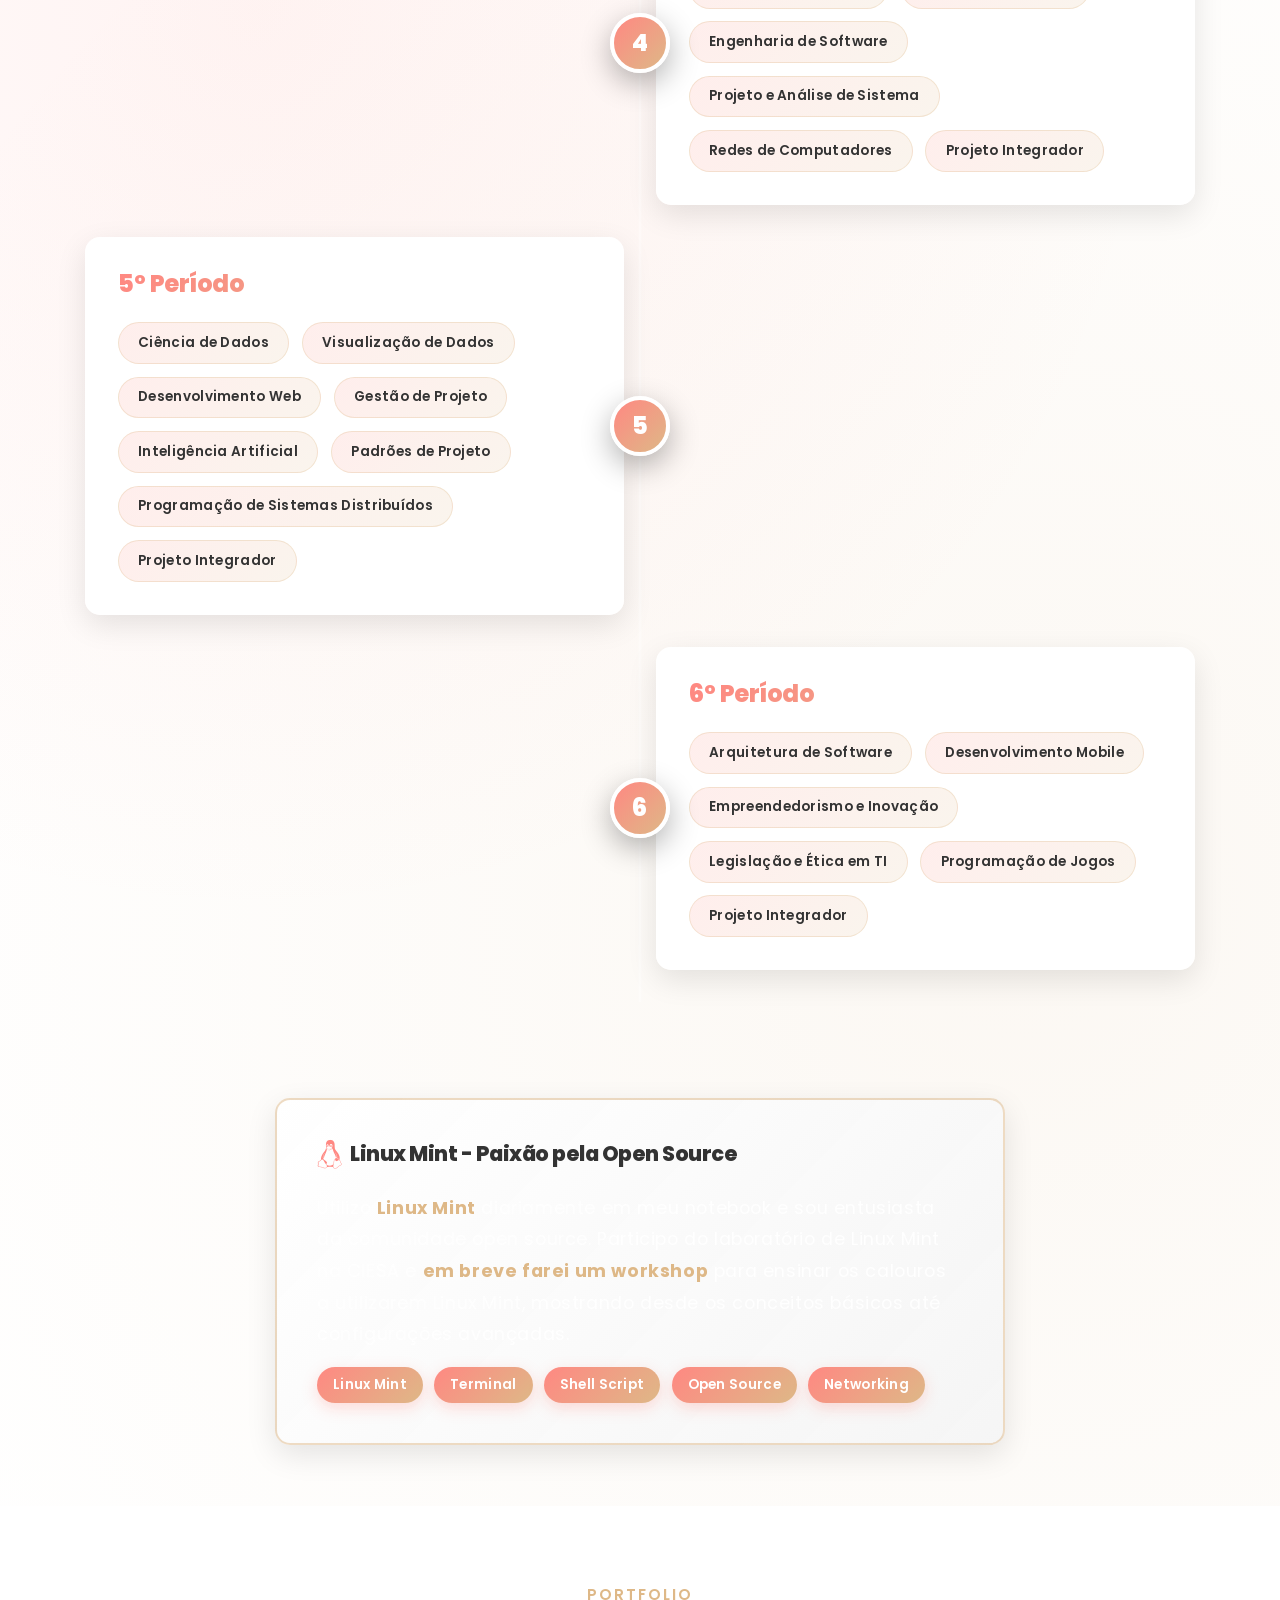
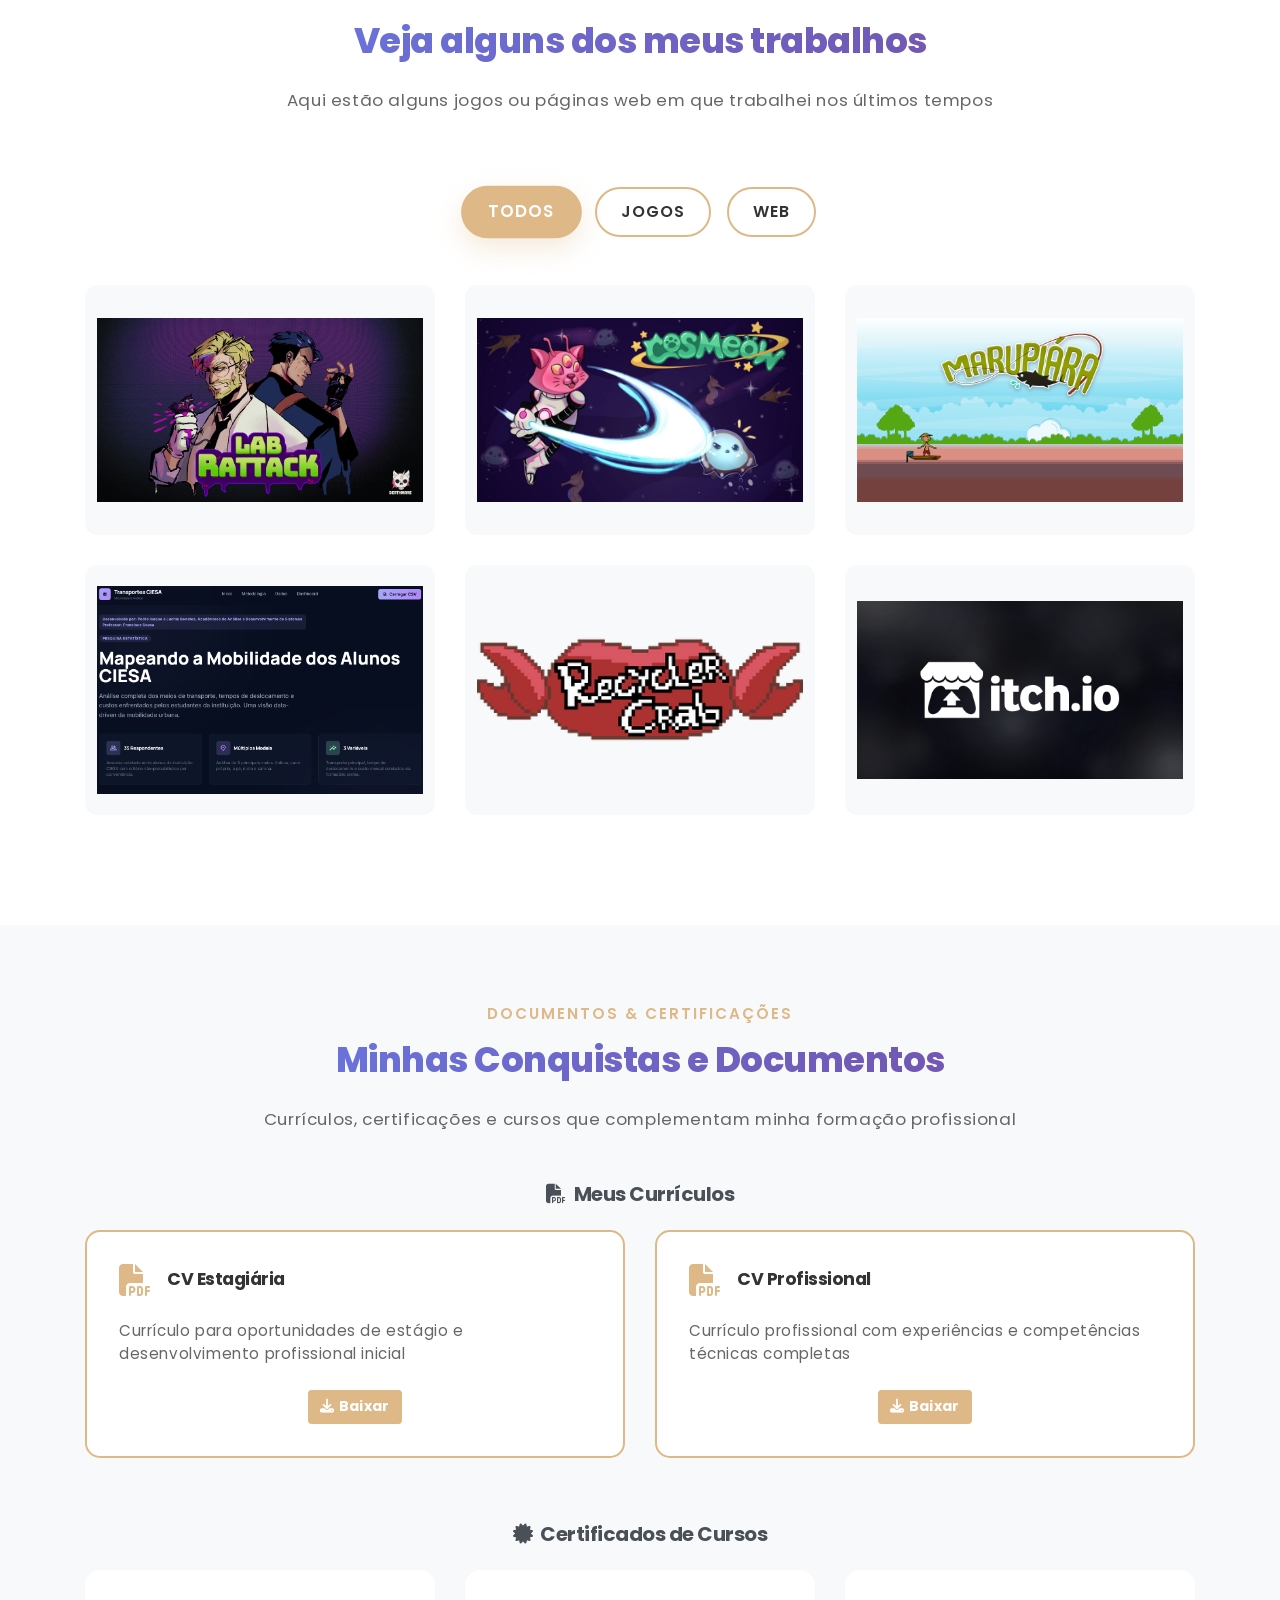
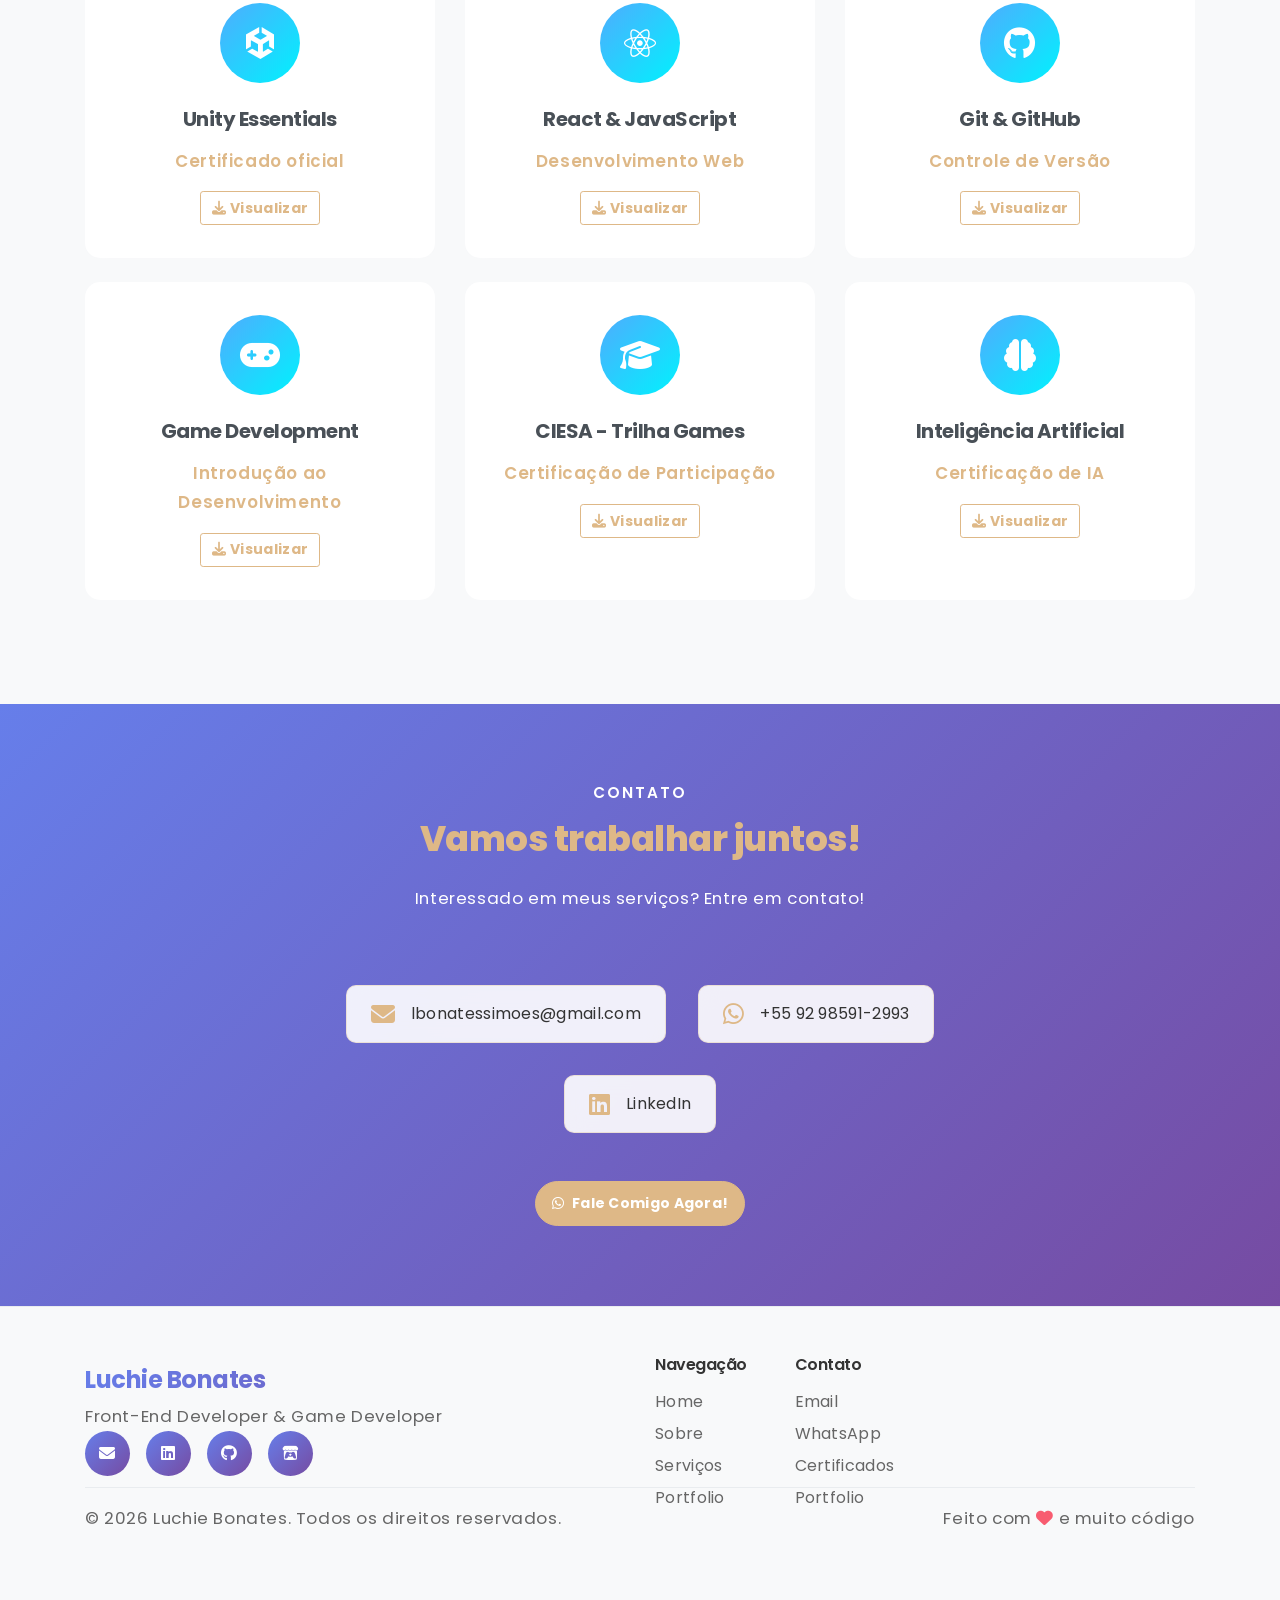
==== commit 04a7b126: "Update portfolio with AI certificate and favicon - Replace generic certificates with Luchie Bonates " ====
--- a/index.html
+++ b/index.html
@@ -11,6 +11,8 @@
     <meta property="og:description" content="Desenvolvedora Front-End & Game Developer com experiência em Unity, Godot e tecnologias web">
     <meta property="og:type" content="website">
     <title>Luchie Bonates | Portfolio - Front-End & Game Developer</title>
+    <!-- Favicon -->
+    <link rel="icon" type="image/png" href="assets/imgs/icon-icons.png">
     <!-- font icons -->
     <link rel="stylesheet" href="assets/vendors/themify-icons/css/themify-icons.css">
     <link rel="stylesheet" href="https://cdnjs.cloudflare.com/ajax/libs/font-awesome/6.6.0/css/all.min.css" integrity="sha512-Kc323vGBEqzTmouAECnVceyQqyqdsSiqLQISBL29aUW4U/M7pSPA/gEUZQqv1cwx4OnYxTxve5UMg5GT6L4JJg==" crossorigin="anonymous" referrerpolicy="no-referrer" />
@@ -102,7 +104,7 @@
             </div>              
             <div class="img-holder" data-aos="fade-left" data-aos-duration="600" data-parallax="0.3">
                 <div class="profile-wrapper">
-                    <img src="assets/imgs/lulu.jpg" alt="Luchie Bonates - Desenvolvedora">
+                    <img src="assets/imgs/luluzinha.png" alt="Luchie Bonates - Desenvolvedora">
                 </div>
             </div>      
         </div>
@@ -115,7 +117,7 @@
             <div class="row text-center text-md-left">
                 <div class="col-md-3" data-aos="zoom-in">
                     <div class="profile-image-container">
-                        <img src="assets/imgs/avatar luchie.jpeg" alt="Luchie Bonates" class="img-thumbnail mb-4 profile-hover">
+                        <img src="assets/imgs/Lu circulo.png" alt="Luchie Bonates" class="img-thumbnail mb-4 profile-hover">
                         <div class="profile-badge">
                             <i class="fas fa-code"></i>
                         </div>
@@ -544,40 +546,123 @@
 
     <!-- Certificates section -->
     <section id="certificates" class="section certificates-section">
-        <div class="container text-center">
-            <h6 class="subtitle" data-aos="fade-up">Certificações</h6>
-            <h6 class="section-title mb-4" data-aos="fade-up" data-aos-delay="100">Minhas Conquistas</h6>
-            <p class="mb-5 pb-4" data-aos="fade-up" data-aos-delay="200">Certificações e cursos que complementam minha formação</p>
-
-            <div class="row">
-                <div class="col-md-4 mb-4" data-aos="flip-left" data-aos-delay="300">
-                    <div class="certificate-card">
-                        <div class="certificate-icon">
-                            <i class="fas fa-graduation-cap"></i>
-                        </div>
-                        <h5>Técnico em Análise de TI</h5>
-                        <p class="certificate-institution">Prepara Cursos</p>
-                        <p class="certificate-tech">C# • Sistemas • Banco de Dados</p>
-                    </div>
-                </div>
-                <div class="col-md-4 mb-4" data-aos="flip-left" data-aos-delay="400">
-                    <div class="certificate-card">
-                        <div class="certificate-icon">
-                            <i class="fas fa-code"></i>
-                        </div>
-                        <h5>Trilha Front-End</h5>
-                        <p class="certificate-institution">Cesar School</p>
-                        <p class="certificate-tech">HTML • CSS • JavaScript • React</p>
-                    </div>
-                </div>
-                <div class="col-md-4 mb-4" data-aos="flip-left" data-aos-delay="500">
-                    <div class="certificate-card">
-                        <div class="certificate-icon">
-                            <i class="fab fa-unity"></i>
-                        </div>
-                        <h5>Desenvolvimento de Jogos</h5>
-                        <p class="certificate-institution">Udemy</p>
-                        <p class="certificate-tech">Unity • C# • Game Design</p>
+        <div class="container">
+            <div class="text-center mb-5">
+                <h6 class="subtitle" data-aos="fade-up">Documentos & Certificações</h6>
+                <h6 class="section-title mb-4" data-aos="fade-up" data-aos-delay="100">Minhas Conquistas e Documentos</h6>
+                <p class="mb-4" data-aos="fade-up" data-aos-delay="200">Currículos, certificações e cursos que complementam minha formação profissional</p>
+            </div>
+
+            <!-- Resumes Section -->
+            <div class="mb-5">
+                <h5 class="text-center mb-4" data-aos="fade-up">
+                    <i class="fas fa-file-pdf mr-2"></i>Meus Currículos
+                </h5>
+                <div class="row">
+                    <div class="col-md-6 mb-3" data-aos="zoom-in" data-aos-delay="100">
+                        <div class="document-card">
+                            <div class="document-header">
+                                <i class="fas fa-file-pdf"></i>
+                                <h6>CV Estagiária</h6>
+                            </div>
+                            <p class="document-desc">Currículo para oportunidades de estágio e desenvolvimento profissional inicial</p>
+                            <a href="assets/docs/Luchie Bonates cv estagiária (2).pdf" target="_blank" class="btn btn-primary btn-sm">
+                                <i class="fas fa-download mr-1"></i>Baixar
+                            </a>
+                        </div>
+                    </div>
+                    <div class="col-md-6 mb-3" data-aos="zoom-in" data-aos-delay="200">
+                        <div class="document-card">
+                            <div class="document-header">
+                                <i class="fas fa-file-pdf"></i>
+                                <h6>CV Profissional</h6>
+                            </div>
+                            <p class="document-desc">Currículo profissional com experiências e competências técnicas completas</p>
+                            <a href="assets/docs/Luchie_Bonates_CV_Profissional.pdf" target="_blank" class="btn btn-primary btn-sm">
+                                <i class="fas fa-download mr-1"></i>Baixar
+                            </a>
+                        </div>
+                    </div>
+                </div>
+            </div>
+
+            <!-- Certificates Grid -->
+            <div>
+                <h5 class="text-center mb-4" data-aos="fade-up">
+                    <i class="fas fa-certificate mr-2"></i>Certificados de Cursos
+                </h5>
+                <div class="row">
+                    <div class="col-md-4 mb-4" data-aos="flip-left" data-aos-delay="300">
+                        <div class="certificate-card">
+                            <div class="certificate-icon">
+                                <i class="fab fa-unity"></i>
+                            </div>
+                            <h5>Unity Essentials</h5>
+                            <p class="certificate-institution">Certificado oficial</p>
+                            <a href="assets/docs/certificado unity.pdf" target="_blank" class="btn btn-outline-primary btn-sm">
+                                <i class="fas fa-download mr-1"></i>Visualizar
+                            </a>
+                        </div>
+                    </div>
+                    <div class="col-md-4 mb-4" data-aos="flip-left" data-aos-delay="400">
+                        <div class="certificate-card">
+                            <div class="certificate-icon">
+                                <i class="fab fa-react"></i>
+                            </div>
+                            <h5>React & JavaScript</h5>
+                            <p class="certificate-institution">Desenvolvimento Web</p>
+                            <a href="assets/docs/reacjscertificado.pdf" target="_blank" class="btn btn-outline-primary btn-sm">
+                                <i class="fas fa-download mr-1"></i>Visualizar
+                            </a>
+                        </div>
+                    </div>
+                    <div class="col-md-4 mb-4" data-aos="flip-left" data-aos-delay="500">
+                        <div class="certificate-card">
+                            <div class="certificate-icon">
+                                <i class="fab fa-github"></i>
+                            </div>
+                            <h5>Git & GitHub</h5>
+                            <p class="certificate-institution">Controle de Versão</p>
+                            <a href="assets/docs/gitcertificado.pdf" target="_blank" class="btn btn-outline-primary btn-sm">
+                                <i class="fas fa-download mr-1"></i>Visualizar
+                            </a>
+                        </div>
+                    </div>
+                    <div class="col-md-4 mb-4" data-aos="flip-left" data-aos-delay="600">
+                        <div class="certificate-card">
+                            <div class="certificate-icon">
+                                <i class="fas fa-gamepad"></i>
+                            </div>
+                            <h5>Game Development</h5>
+                            <p class="certificate-institution">Introdução ao Desenvolvimento</p>
+                            <a href="assets/docs/introgamedevcertificado.pdf" target="_blank" class="btn btn-outline-primary btn-sm">
+                                <i class="fas fa-download mr-1"></i>Visualizar
+                            </a>
+                        </div>
+                    </div>
+                    <div class="col-md-4 mb-4" data-aos="flip-left" data-aos-delay="700">
+                        <div class="certificate-card">
+                            <div class="certificate-icon">
+                                <i class="fas fa-graduation-cap"></i>
+                            </div>
+                            <h5>CIESA - Trilha Games</h5>
+                            <p class="certificate-institution">Certificação de Participação</p>
+                            <a href="assets/docs/Certificado_trilha-games-ciesa-584418_Participação_13-43-15.pdf" target="_blank" class="btn btn-outline-primary btn-sm">
+                                <i class="fas fa-download mr-1"></i>Visualizar
+                            </a>
+                        </div>
+                    </div>
+                    <div class="col-md-4 mb-4" data-aos="flip-left" data-aos-delay="800">
+                        <div class="certificate-card">
+                            <div class="certificate-icon">
+                                <i class="fas fa-brain"></i>
+                            </div>
+                            <h5>Inteligência Artificial</h5>
+                            <p class="certificate-institution">Certificação de IA</p>
+                            <a href="assets/docs/CERTIFICADO LUCHIE BONATES IA.pdf" target="_blank" class="btn btn-outline-primary btn-sm">
+                                <i class="fas fa-download mr-1"></i>Visualizar
+                            </a>
+                        </div>
                     </div>
                 </div>
             </div>
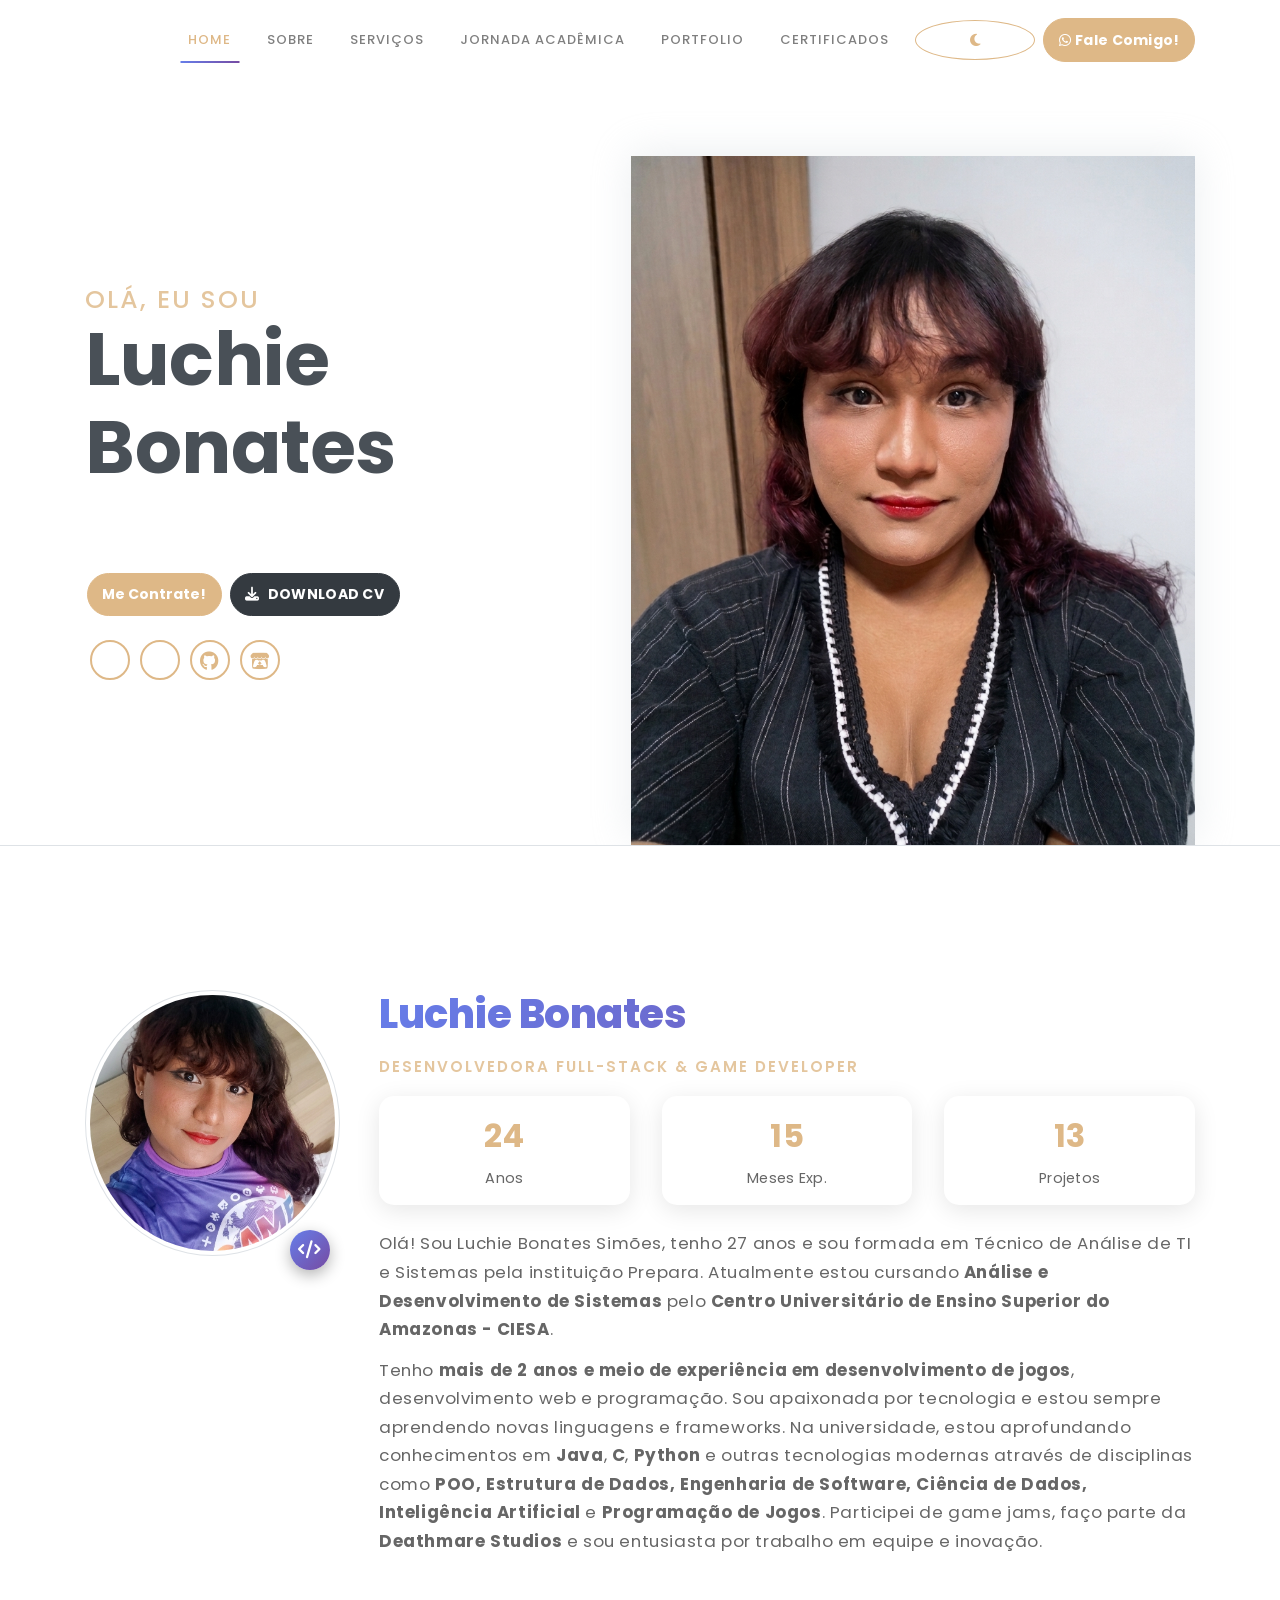
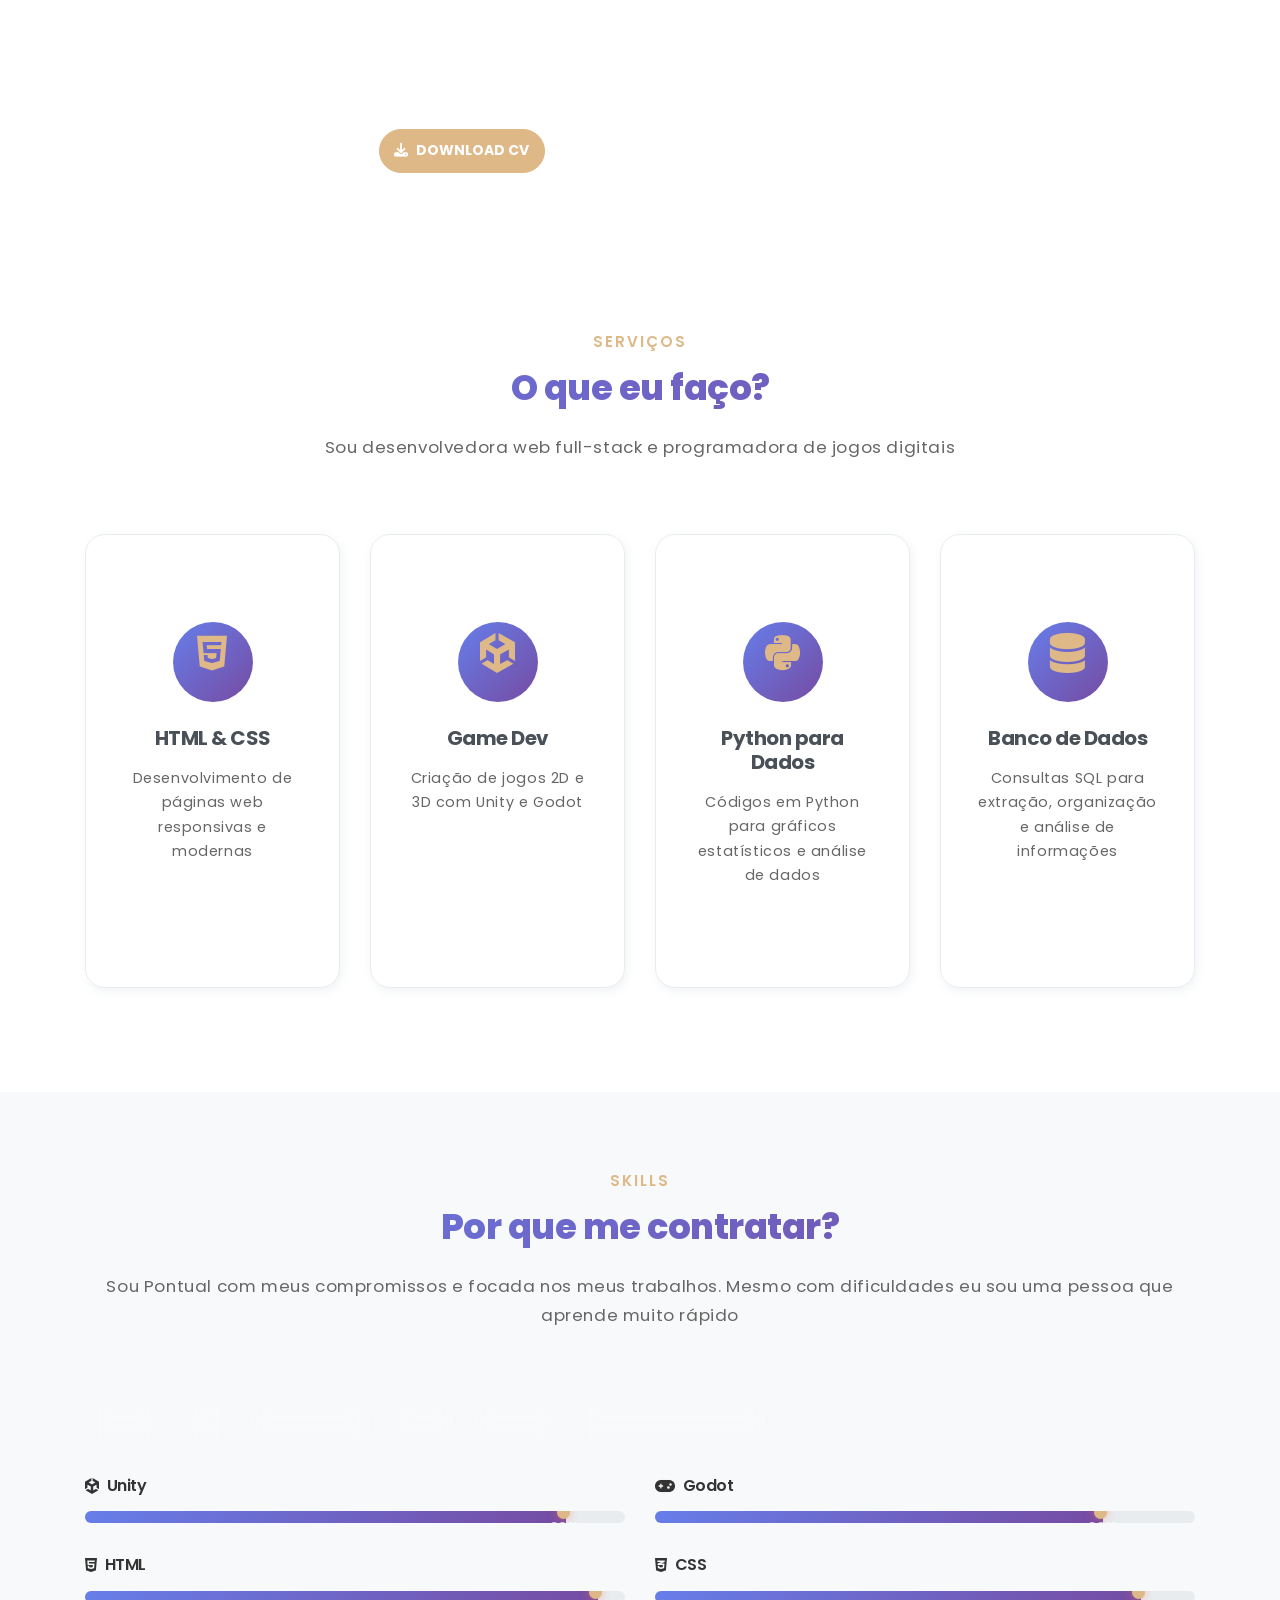
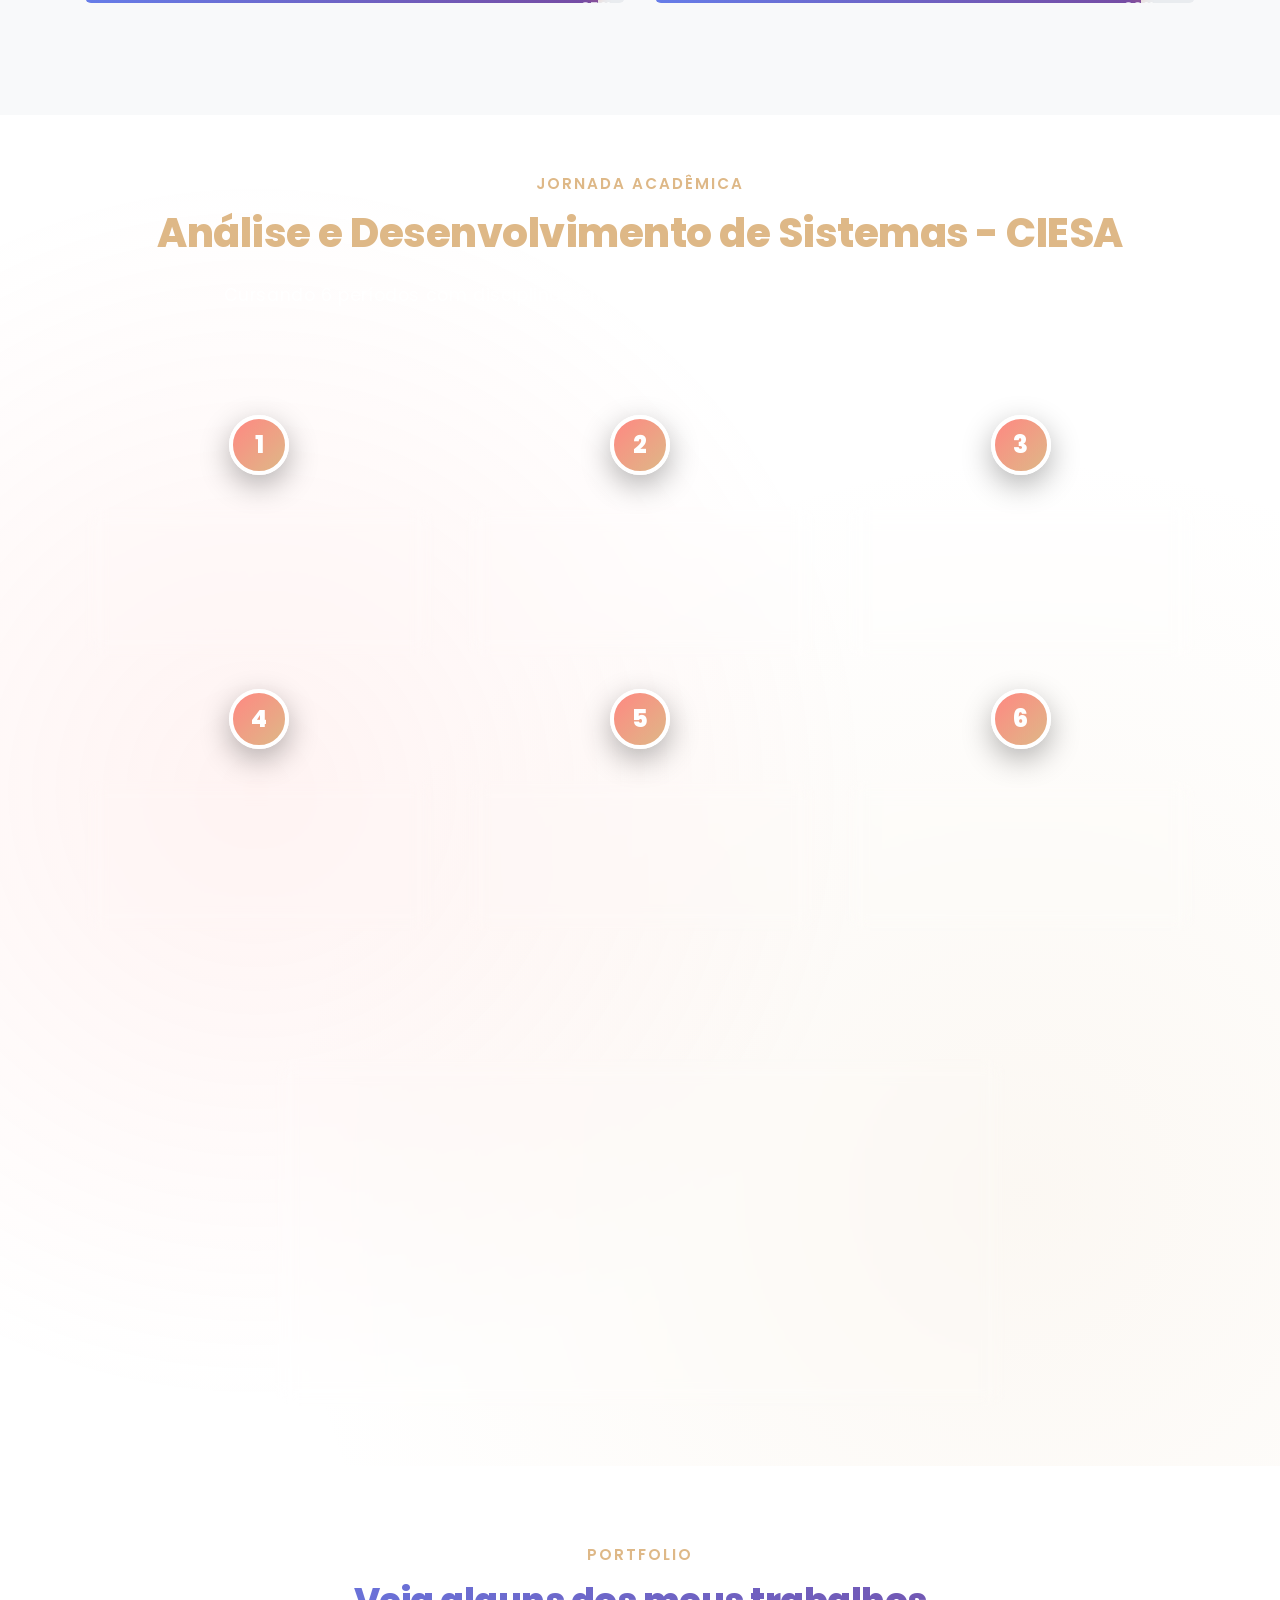
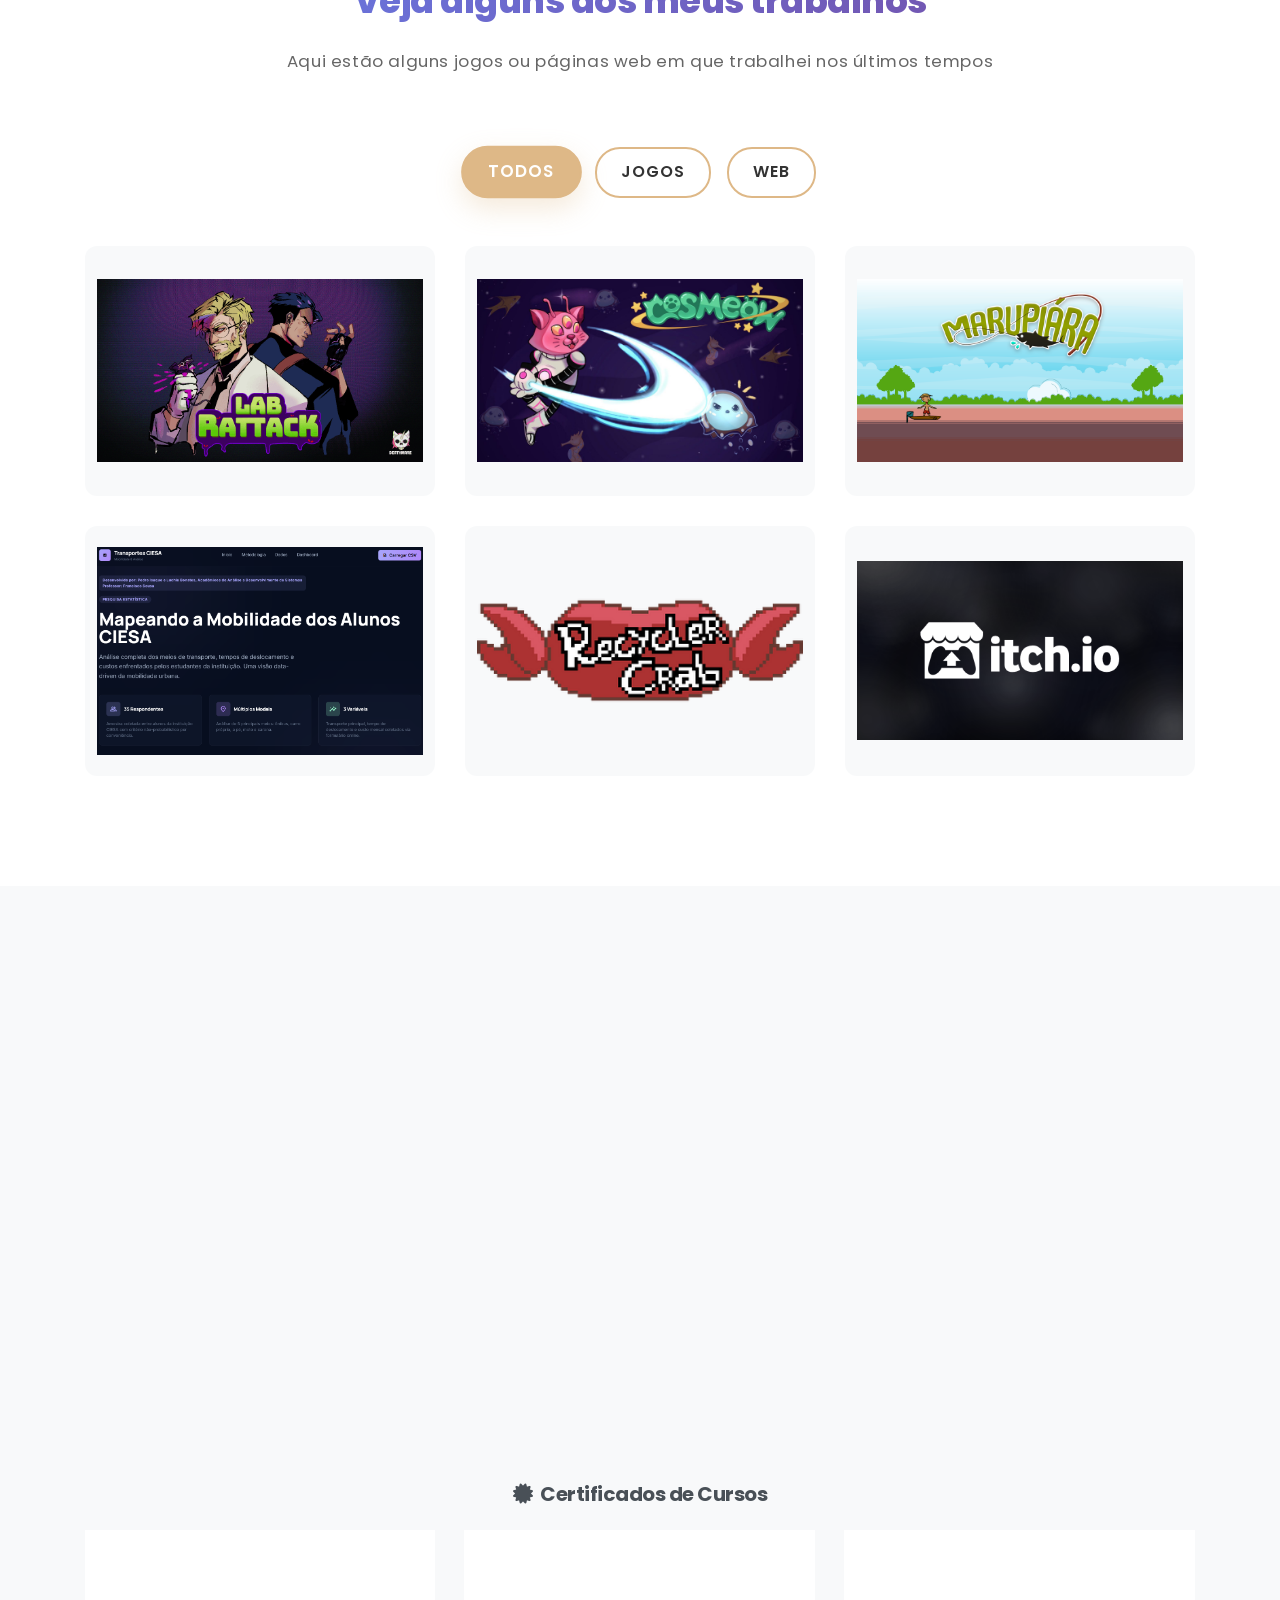
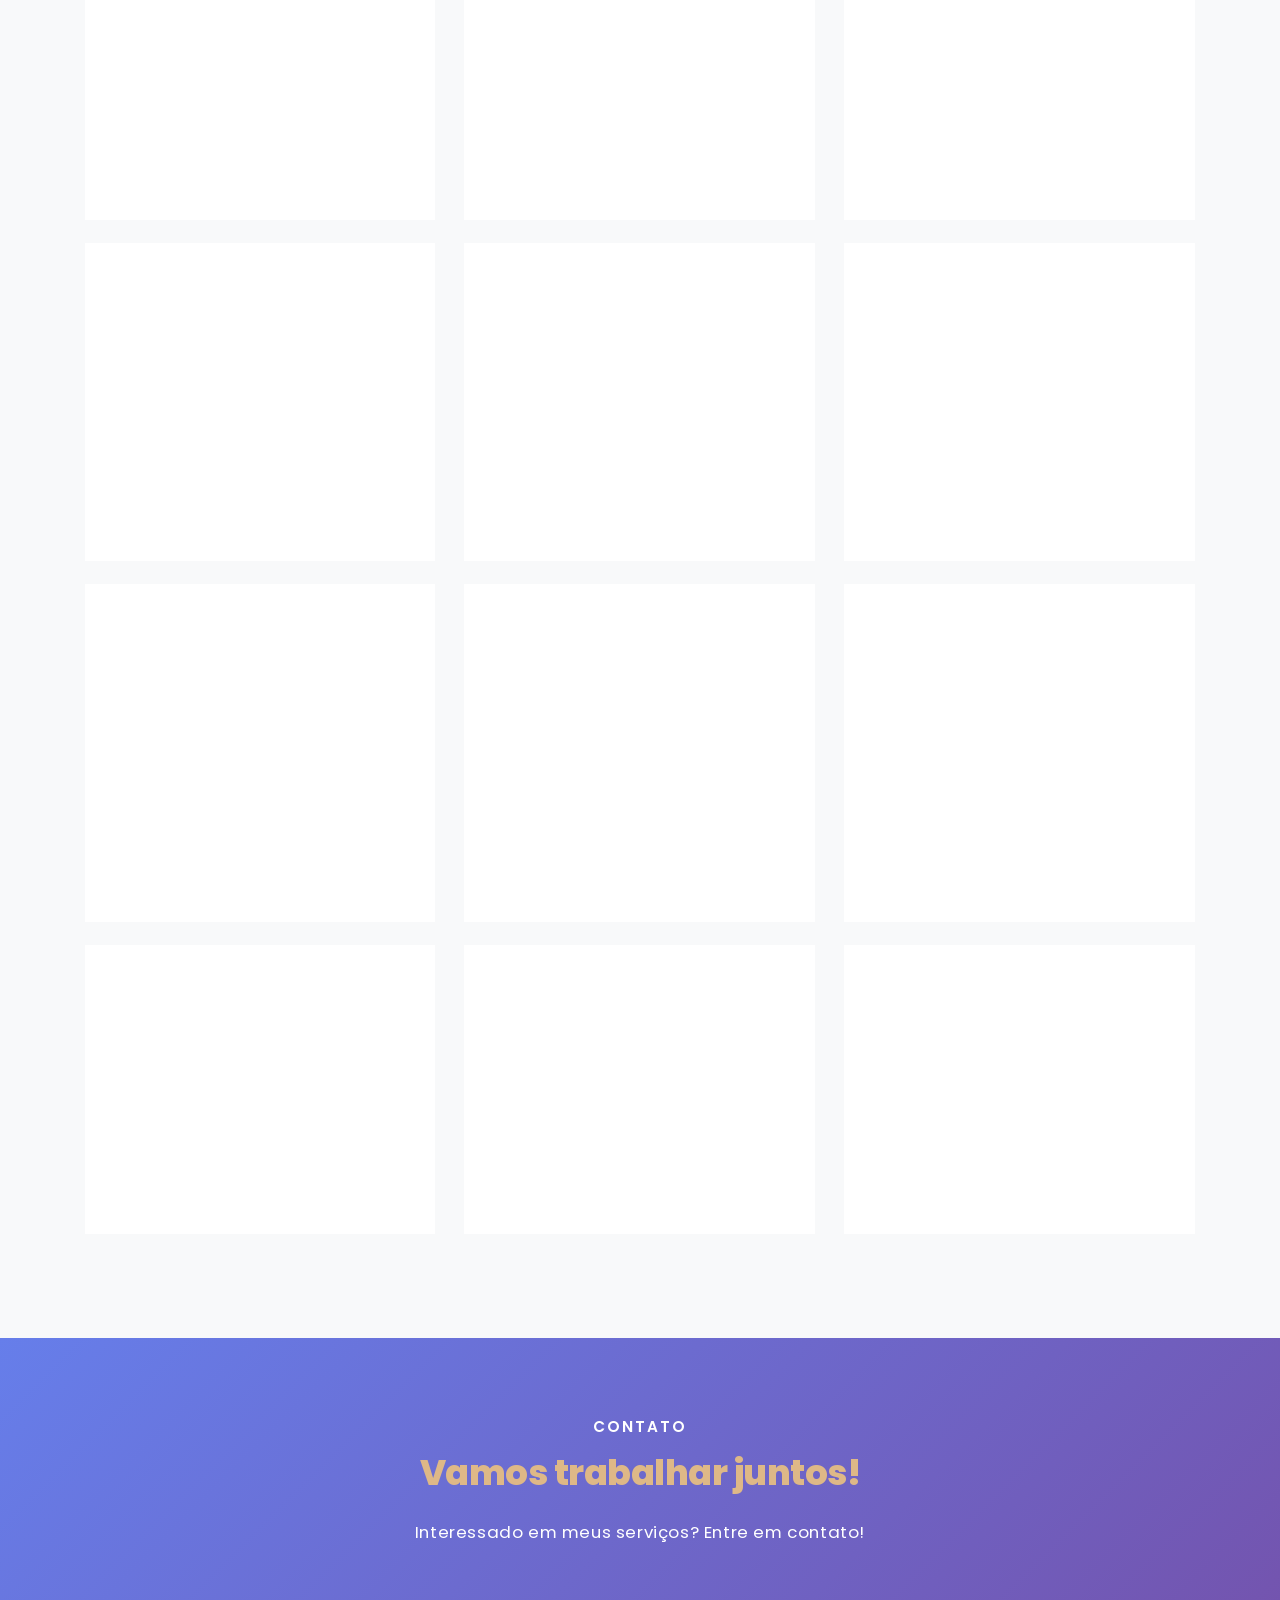
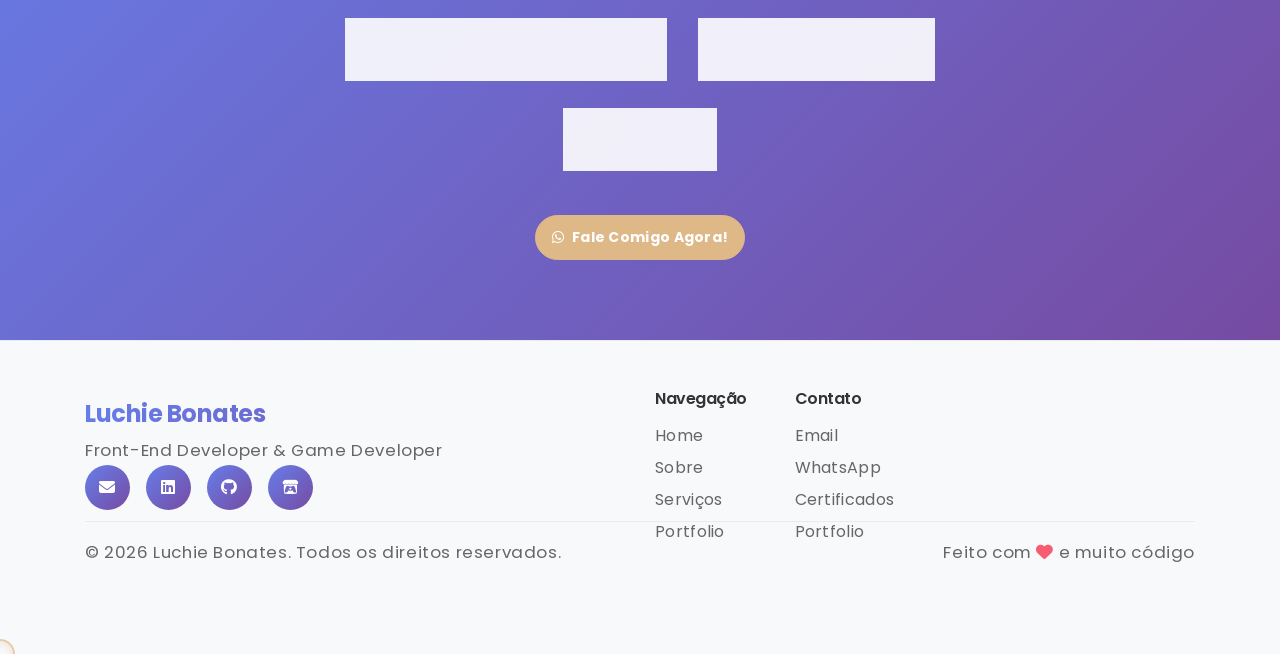
==== commit a1110c05: "Update portfolio: add new certificates, improve academic section layout, and enhance service cards s" ====
--- a/index.html
+++ b/index.html
@@ -168,7 +168,7 @@
         <div class="container text-center">
             <h6 class="subtitle" data-aos="fade-up">Serviços</h6>
             <h6 class="section-title mb-4" data-aos="fade-up" data-aos-delay="100">O que eu faço?</h6>
-            <p class="mb-5 pb-4" data-aos="fade-up" data-aos-delay="200">Sou desenvolvedora web front-end e programadora de jogos digitais</p>
+            <p class="mb-5 pb-4" data-aos="fade-up" data-aos-delay="200">Sou desenvolvedora web full-stack e programadora de jogos digitais</p>
 
             <div class="row">
                 <div class="col-sm-6 col-md-3 mb-4" data-aos="fade-up" data-aos-delay="200">
@@ -280,9 +280,9 @@
                 <!-- Período 1 -->
                 <div class="timeline-item" data-aos="fade-up" data-aos-delay="200">
                     <div class="timeline-marker">1</div>
-                    <div class="timeline-content academic-card glassmorphic">
+                    <div class="timeline-content academic-card academic-card-hover glassmorphic">
                         <h5 class="period-title">1º Período</h5>
-                        <div class="disciplines-list">
+                        <div class="disciplines-list disciplines-hidden">
                             <span class="discipline-tag">Lógica Matemática</span>
                             <span class="discipline-tag">Design Thinking</span>
                             <span class="discipline-tag">Introdução à Ciência da Computação</span>
@@ -296,9 +296,9 @@
                 <!-- Período 2 -->
                 <div class="timeline-item" data-aos="fade-up" data-aos-delay="300">
                     <div class="timeline-marker">2</div>
-                    <div class="timeline-content academic-card glassmorphic">
+                    <div class="timeline-content academic-card academic-card-hover glassmorphic">
                         <h5 class="period-title">2º Período</h5>
-                        <div class="disciplines-list">
+                        <div class="disciplines-list disciplines-hidden">
                             <span class="discipline-tag">Inglês para Computação</span>
                             <span class="discipline-tag">Interação Homem-Computador</span>
                             <span class="discipline-tag">Organização de Computadores</span>
@@ -312,9 +312,9 @@
                 <!-- Período 3 -->
                 <div class="timeline-item" data-aos="fade-up" data-aos-delay="400">
                     <div class="timeline-marker">3</div>
-                    <div class="timeline-content academic-card glassmorphic">
+                    <div class="timeline-content academic-card academic-card-hover glassmorphic">
                         <h5 class="period-title">3º Período</h5>
-                        <div class="disciplines-list">
+                        <div class="disciplines-list disciplines-hidden">
                             <span class="discipline-tag">Análise de Sistemas</span>
                             <span class="discipline-tag">Estatística Aplicada</span>
                             <span class="discipline-tag">Estrutura de Dados (C)</span>
@@ -328,9 +328,9 @@
                 <!-- Período 4 -->
                 <div class="timeline-item" data-aos="fade-up" data-aos-delay="500">
                     <div class="timeline-marker">4</div>
-                    <div class="timeline-content academic-card glassmorphic">
+                    <div class="timeline-content academic-card academic-card-hover glassmorphic">
                         <h5 class="period-title">4º Período</h5>
-                        <div class="disciplines-list">
+                        <div class="disciplines-list disciplines-hidden">
                             <span class="discipline-tag">Administração de BD</span>
                             <span class="discipline-tag">Programação de BD</span>
                             <span class="discipline-tag">Engenharia de Software</span>
@@ -344,9 +344,9 @@
                 <!-- Período 5 -->
                 <div class="timeline-item" data-aos="fade-up" data-aos-delay="600">
                     <div class="timeline-marker">5</div>
-                    <div class="timeline-content academic-card glassmorphic">
+                    <div class="timeline-content academic-card academic-card-hover glassmorphic">
                         <h5 class="period-title">5º Período</h5>
-                        <div class="disciplines-list">
+                        <div class="disciplines-list disciplines-hidden">
                             <span class="discipline-tag">Ciência de Dados</span>
                             <span class="discipline-tag">Visualização de Dados</span>
                             <span class="discipline-tag">Desenvolvimento Web</span>
@@ -362,9 +362,9 @@
                 <!-- Período 6 -->
                 <div class="timeline-item" data-aos="fade-up" data-aos-delay="700">
                     <div class="timeline-marker">6</div>
-                    <div class="timeline-content academic-card glassmorphic">
+                    <div class="timeline-content academic-card academic-card-hover glassmorphic">
                         <h5 class="period-title">6º Período</h5>
-                        <div class="disciplines-list">
+                        <div class="disciplines-list disciplines-hidden">
                             <span class="discipline-tag">Arquitetura de Software</span>
                             <span class="discipline-tag">Desenvolvimento Mobile</span>
                             <span class="discipline-tag">Empreendedorismo e Inovação</span>
@@ -660,6 +660,78 @@
                             <h5>Inteligência Artificial</h5>
                             <p class="certificate-institution">Certificação de IA</p>
                             <a href="assets/docs/CERTIFICADO LUCHIE BONATES IA.pdf" target="_blank" class="btn btn-outline-primary btn-sm">
+                                <i class="fas fa-download mr-1"></i>Visualizar
+                            </a>
+                        </div>
+                    </div>
+                    <div class="col-md-4 mb-4" data-aos="flip-left" data-aos-delay="900">
+                        <div class="certificate-card">
+                            <div class="certificate-icon">
+                                <i class="fas fa-tree"></i>
+                            </div>
+                            <h5>Expo Amazônia</h5>
+                            <p class="certificate-institution">Bio & TIC - Games</p>
+                            <a href="assets/docs/certificado expo amazonia bio&tic, desenvolvimento de games no interior do amazonas.pdf" target="_blank" class="btn btn-outline-primary btn-sm">
+                                <i class="fas fa-download mr-1"></i>Visualizar
+                            </a>
+                        </div>
+                    </div>
+                    <div class="col-md-4 mb-4" data-aos="flip-left" data-aos-delay="1000">
+                        <div class="certificate-card">
+                            <div class="certificate-icon">
+                                <i class="fas fa-comments"></i>
+                            </div>
+                            <h5>Chatbots com IA</h5>
+                            <p class="certificate-institution">WCD2025</p>
+                            <a href="assets/docs/Certificado_WCD2025 chatbots com IA.png" target="_blank" class="btn btn-outline-primary btn-sm">
+                                <i class="fas fa-download mr-1"></i>Visualizar
+                            </a>
+                        </div>
+                    </div>
+                    <div class="col-md-4 mb-4" data-aos="flip-left" data-aos-delay="1100">
+                        <div class="certificate-card">
+                            <div class="certificate-icon">
+                                <i class="fas fa-video"></i>
+                            </div>
+                            <h5>WEBINAR: Como a IA transforma o mercado de trabalho</h5>
+                            <p class="certificate-institution">Promovido pela AATEC</p>
+                            <a href="assets/docs/certificado Webinar como a inteligência artificial esta transformando o mercado de trabalho.pdf" target="_blank" class="btn btn-outline-primary btn-sm">
+                                <i class="fas fa-download mr-1"></i>Visualizar
+                            </a>
+                        </div>
+                    </div>
+                    <div class="col-md-4 mb-4" data-aos="flip-left" data-aos-delay="1200">
+                        <div class="certificate-card">
+                            <div class="certificate-icon">
+                                <i class="fab fa-html5"></i>
+                            </div>
+                            <h5>Certificado Front End</h5>
+                            <p class="certificate-institution">Desenvolvimento Web</p>
+                            <a href="assets/docs/Luchie Bonates front end.pdf" target="_blank" class="btn btn-outline-primary btn-sm">
+                                <i class="fas fa-download mr-1"></i>Visualizar
+                            </a>
+                        </div>
+                    </div>
+                    <div class="col-md-4 mb-4" data-aos="flip-left" data-aos-delay="1300">
+                        <div class="certificate-card">
+                            <div class="certificate-icon">
+                                <i class="fas fa-briefcase"></i>
+                            </div>
+                            <h5>Feira de Negócios</h5>
+                            <p class="certificate-institution">AFEAM</p>
+                            <a href="assets/docs/feira de negocios e inovaçao AFEAM.pdf" target="_blank" class="btn btn-outline-primary btn-sm">
+                                <i class="fas fa-download mr-1"></i>Visualizar
+                            </a>
+                        </div>
+                    </div>
+                    <div class="col-md-4 mb-4" data-aos="flip-left" data-aos-delay="1400">
+                        <div class="certificate-card">
+                            <div class="certificate-icon">
+                                <i class="fas fa-mobile-alt"></i>
+                            </div>
+                            <h5>BDXP Pocket Edition</h5>
+                            <p class="certificate-institution">Bemol Digital IA</p>
+                            <a href="assets/docs/bd xp pocket69eac767e3989.pdf" target="_blank" class="btn btn-outline-primary btn-sm">
                                 <i class="fas fa-download mr-1"></i>Visualizar
                             </a>
                         </div>
